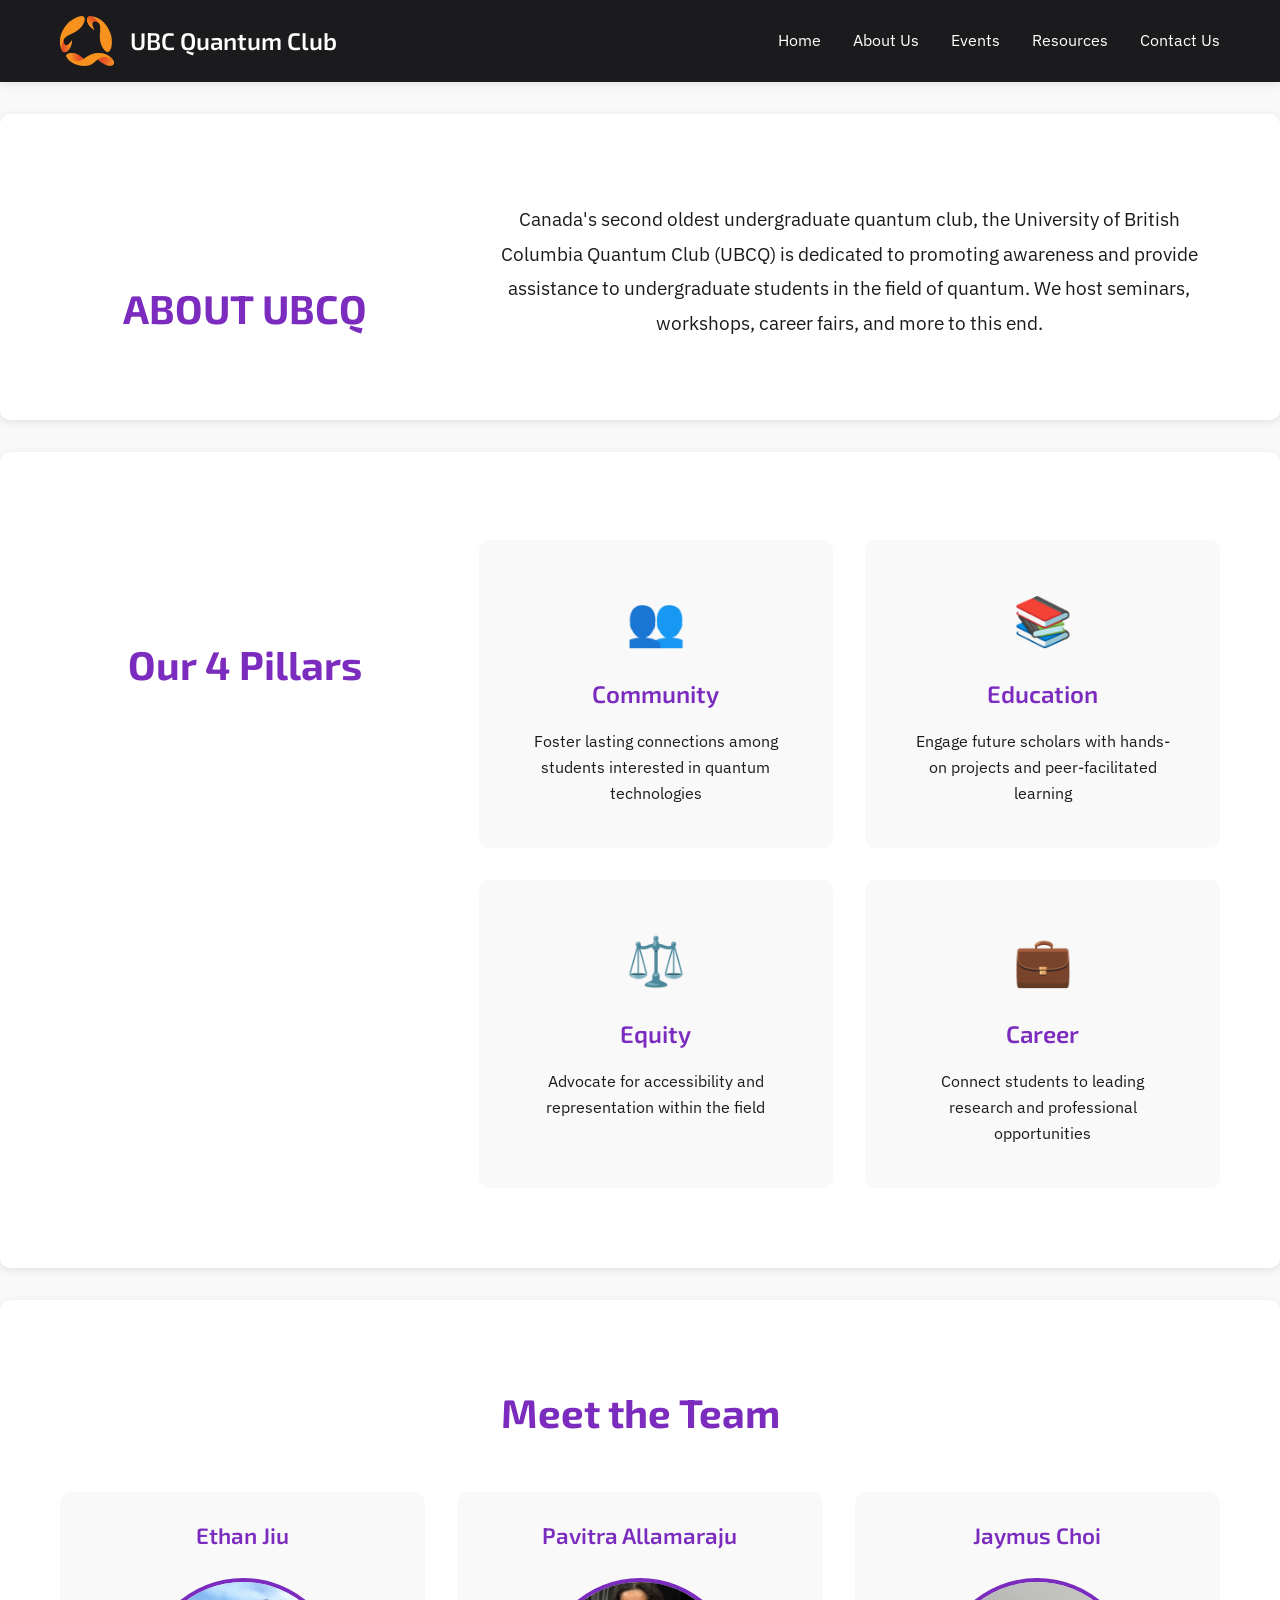
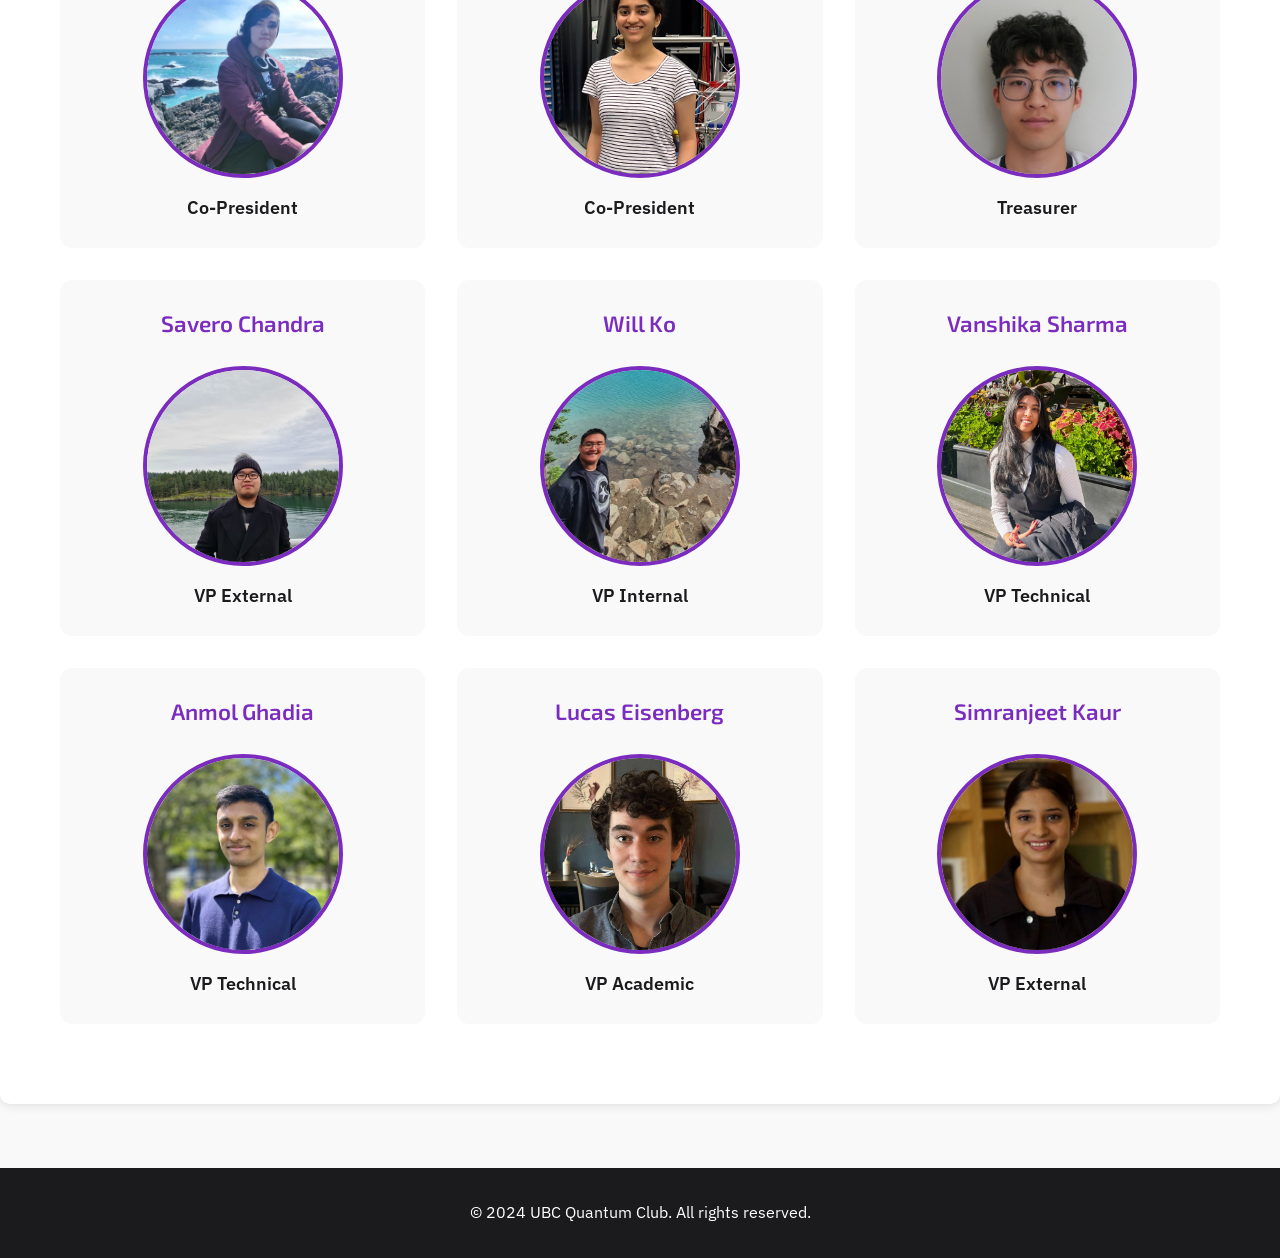
==== about.html @ 3160b371 "Initial rough draft" ====
<!DOCTYPE html>
<html lang="en">
<head>
    <meta charset="UTF-8">
    <meta name="viewport" content="width=device-width, initial-scale=1.0">
    <title>About Us - UBC Quantum Club</title>
    <link rel="preconnect" href="https://fonts.googleapis.com">
    <link rel="preconnect" href="https://fonts.gstatic.com" crossorigin>
    <link href="https://fonts.googleapis.com/css2?family=IBM+Plex+Sans:wght@300;400;500;600;700&family=Exo+2:wght@400;500;600;700;800;900&display=swap" rel="stylesheet">
    <link rel="stylesheet" href="styles.css">
</head>
<body>
    <!-- Navigation -->
    <nav class="navbar">
        <div class="container">
            <div class="nav-brand">
                <a href="index.html" style="display: flex; align-items: center; gap: 1rem; text-decoration: none; color: white;">
                    <img src="ubcq logo.png" alt="UBC Quantum Club Logo" class="logo">
                    <h1>UBC Quantum Club</h1>
                </a>
            </div>
            <ul class="nav-menu">
                <li><a href="index.html">Home</a></li>
                <li><a href="about.html">About Us</a></li>
                <li><a href="events.html">Events</a></li>
                <li><a href="resources.html">Resources</a></li>
                <li><a href="contact.html">Contact Us</a></li>
            </ul>
        </div>
    </nav>

    <!-- About Section -->
    <section class="section" style="margin-top: 2rem;">
        <div class="container">
            <div class="two-column-layout">
                <div class="column-left">
                    <h2>ABOUT UBCQ</h2>
                </div>
                <div class="column-right">
                    <div class="about-content">
                        <p>Canada's second oldest undergraduate quantum club, the University of British Columbia Quantum Club (UBCQ) is dedicated to promoting awareness and provide assistance to undergraduate students in the field of quantum. We host seminars, workshops, career fairs, and more to this end.</p>
                    </div>
                </div>
            </div>
        </div>
    </section>

    <!-- Our 4 Pillars Section -->
    <section class="section">
        <div class="container">
            <div class="two-column-layout">
                <div class="column-left">
                    <h2>Our 4 Pillars</h2>
                </div>
                <div class="column-right">
                    <div class="pillars-grid">
                        <div class="pillar-card">
                            <div class="pillar-icon">👥</div>
                            <h3>Community</h3>
                            <p>Foster lasting connections among students interested in quantum technologies</p>
                        </div>
                        <div class="pillar-card">
                            <div class="pillar-icon">📚</div>
                            <h3>Education</h3>
                            <p>Engage future scholars with hands-on projects and peer-facilitated learning</p>
                        </div>
                        <div class="pillar-card">
                            <div class="pillar-icon">⚖️</div>
                            <h3>Equity</h3>
                            <p>Advocate for accessibility and representation within the field</p>
                        </div>
                        <div class="pillar-card">
                            <div class="pillar-icon">💼</div>
                            <h3>Career</h3>
                            <p>Connect students to leading research and professional opportunities</p>
                        </div>
                    </div>
                </div>
            </div>
        </div>
    </section>

    <!-- Meet the Team Section -->
    <section class="section">
        <div class="container">
            <div class="section-header">
                <h2>Meet the Team</h2>
            </div>
            <div class="team-members-grid">
                <div class="team-member-card">
                    <h3 class="team-member-name">Ethan Jiu</h3>
                    <div class="team-member-image">
                        <img src="photos/IMG_20250712_161811 - Ethan Jiu.jpg" alt="Ethan Jiu">
                    </div>
                    <p class="team-member-role">Co-President</p>
                    <p class="team-member-bio">Hey there! I'm Ethan, the Co-president of UBCQ for the 2025-26 year. I'm a fourth year math student with a passion for quantum technologies and educational outreach. My mission is to demystify the field of quantum and make it both approachable and accessible! Outside of academics, I enjoy having long philosophical discussions so If you spot me at an event, feel free to come chat!</p>
                </div>
                <div class="team-member-card">
                    <h3 class="team-member-name">Pavitra Allamaraju</h3>
                    <div class="team-member-image">
                        <img src="photos/IMG_0603 - Pavitra Bhargavi Allamaraju.jpeg" alt = "Pavitra Allamaraju">
                    </div>
                    <p class="team-member-role">Co-President</p>
                    <p class="team-member-bio">Hello! I'm Pavitra, a fourth-year undergraduate studying Mathematics and Computer Science. My academic interests lie at the intersection of quantum machine learning and applied maths. I'm fascinated by the elegant mathematical symmetries that underlie in nature. As President of the UBC Quantum Club, I'm committed to cultivating an intellectually vibrant and collaborative community. Beyond academics, I find inspiration in Carnatic violin, dance, and the quiet poetry of nature.</p>
                </div>
                <div class="team-member-card">
                    <h3 class="team-member-name">Jaymus Choi</h3>
                    <div class="team-member-image">
                        <img src="photos/20250725_170108 - jaymus choi.jpg" alt="Jaymus Choi">
                    </div>
                    <p class="team-member-role">Treasurer</p>
                    <p class="team-member-bio">Hello everyone! My name is Jaymus and I'm currently in first year majoring in commerce. I will be the Treasurer for the year. I love playing badminton, volleyball and enjoy cooking up some banger foods. Feel free to hit me up if you have any questions related to stocks and investing, or any of my interests above. I would love to learn more about quantum so please do share some interesting facts about the intricacies of quantum!</p>
                </div>
                <div class="team-member-card">
                    <h3 class="team-member-name">Savero Chandra</h3>
                    <div class="team-member-image">
                        <img src="photos/WhatsApp Image 2025-10-28 at 18.46.17 - Savero Lukianto Chandra.jpeg" alt="Savero Chandra">
                    </div>
                    <p class="team-member-role">VP External</p>
                    <p class="team-member-bio">I'm a third-year Honours Computer Science and Physics student at UBC interested in Quantum Architecture and Quantum Error Correction. I have research experience in quantum photonics devices and randomized algorithms for solving quantum problems. I'm especially excited about making fault-tolerant quantum computing a reality!</p>
                </div>
                <div class="team-member-card">
                    <h3 class="team-member-name">Will Ko</h3>
                    <div class="team-member-image">
                        <img src="photos/will ko.jpg" alt="Will Ko">
                    </div>
                    <p class="team-member-role">VP Internal</p>
                    <p class="team-member-bio">Hey! I'm Will and I am your VP Internal for the year 2023-2024! I am a second year in Mathematics in the Faculty of Science. If I am not reading web comics, bingeing sitcoms, or studying at the library, you will see me going on adventures around Vancouver whether it be hiking, trying new restaurants and cafes, or just hanging with friends. I also enjoy listening to music, singing, and playing video games. If you think you can beat me in Mario Kart or Just Dance, bring it on!</p>
                </div>
                <div class="team-member-card">
                    <h3 class="team-member-name">Vanshika Sharma</h3>
                    <div class="team-member-image">
                        <img src="photos/headshot_q - Vanshika Sharma.jpg" alt="Vanshika Sharma">
                    </div>
                    <p class="team-member-role">VP Technical</p>
                    <p class="team-member-bio">Heyy, I'm a Computer Science and Data Science student at UBC with a deep curiosity for how technology shapes the future. My interests lie in UI/UX design, data-driven innovation, and exploring the intersection of computing and physics. Outside academics, I enjoy crocheting, playing badminton, and creative projects. I was drawn to quantum computing for its blend of logic, abstraction, and limitless potential to redefine problem-solving.</p>
                </div>
                <div class="team-member-card">
                    <h3 class="team-member-name">Anmol Ghadia</h3>
                    <div class="team-member-image">
                        <img src="photos/Anmol-Ghadia - Anmol Ghadia.webp" alt="Anmol Ghadia">
                    </div>
                    <p class="team-member-role">VP Technical</p>
                    <p class="team-member-bio">I'm an Honours Computer Science student at UBC with a strong interest in systems, networking, and their intersection with emerging technologies. My curiosity for quantum computing stemmed from its potential to redefine traditional computing models and its applications in secure communication and distributed systems. I'm excited to make quantum computing more accessible and engaging for students across all backgrounds.</p>
                </div>
                <div class="team-member-card">
                    <h3 class="team-member-name">Lucas Eisenberg</h3>
                    <div class="team-member-image">
                        <img src="photos/8db5c454de2864412bd1380953497c68 - Lucas Eisenberg.JPEG" alt="Lucas Eisenberg">
                    </div>
                    <p class="team-member-role">VP Academic</p>
                    <p class="team-member-bio">I am Lucas Eisenberg, a third year undergraduate student in Computer Science and Physics. My interests lie in Physics simulation and game development, but I also enjoy board games in my free time. When I was in highschool, I took an online course on quantum computing, and I really enjoyed it. Eventually I decided to sign up for the quantum mentorship program through UBCQ, where I learned about topics such as Z-X Calculus and Quantum Key Distribution.</p>
                </div>
                <div class="team-member-card">
                    <h3 class="team-member-name">Simranjeet Kaur</h3>
                    <div class="team-member-image">
                        <img src="photos/SimranjeetKaur - Simranjeet Kaur.jpg" alt="Simranjeet Kaur">
                    </div>
                    <p class="team-member-role">VP External</p>
                    <p class="team-member-bio">Hi! I'm Simranjeet Kaur, third-year Computer Science and Physics student at UBC. I'm really into the overlap between computing and physics—especially quantum computing. I'm fascinated by how computational methods can help us understand and harness quantum systems. Outside of academics, I enjoy spending time with my cat and going on hikes.</p>
                </div>
            </div>
        </div>
    </section>

    <!-- Footer -->
    <footer class="footer">
        <div class="container">
            <p>&copy; 2024 UBC Quantum Club. All rights reserved.</p>
        </div>
    </footer>
</body>
</html>
---- styles.css ----
/* Reset and Base Styles */
* {
    margin: 0;
    padding: 0;
    box-sizing: border-box;
}

html {
    scroll-behavior: smooth;
}

body {
    font-family: 'IBM Plex Sans', -apple-system, BlinkMacSystemFont, 'Segoe UI', Roboto, Oxygen, Ubuntu, Cantarell, sans-serif;
    line-height: 1.6;
    color: #1b1b1e;
    background-color: #f9f9f9;
}

h1, h2, h3, h4, h5, h6 {
    font-family: 'Exo 2', sans-serif;
}

/* All pages use Exo 2 for headings */
.contact-page h1,
.contact-page h2,
.contact-page h3,
.contact-page h4,
.contact-page h5,
.contact-page h6 {
    font-family: 'Exo 2', sans-serif;
}

.contact-page .btn-primary {
    font-family: 'Exo 2', sans-serif;
}

.container {
    max-width: 1200px;
    margin: 0 auto;
    padding: 0 20px;
}

/* Navigation */
.navbar {
    background: #1b1b1e;
    color: white;
    padding: 1rem 0;
    position: sticky;
    top: 0;
    z-index: 1000;
    box-shadow: 0 2px 10px rgba(0, 0, 0, 0.1);
}

.navbar .container {
    display: flex;
    justify-content: space-between;
    align-items: center;
}

.nav-brand {
    display: flex;
    align-items: center;
    gap: 1rem;
}

.logo {
    height: 50px;
    width: auto;
    object-fit: contain;
}

.nav-brand h1 {
    font-family: 'Exo 2', sans-serif;
    font-size: 1.5rem;
    font-weight: 600;
}

.nav-menu {
    display: flex;
    list-style: none;
    gap: 2rem;
}

.nav-menu a {
    color: white;
    text-decoration: none;
    transition: opacity 0.3s;
}

.nav-menu a:hover {
    color: #00b4d8;
    transition: color 0.3s;
}

/* Hero Section */
.hero {
    background: #1b1b1e;
    color: white;
    padding: 6rem 0;
    text-align: center;
    position: relative;
    overflow: hidden;
}

.hero .container {
    position: relative;
    z-index: 2;
}

.hero h2 {
    font-family: 'Exo 2', sans-serif;
    font-size: 3rem;
    margin-bottom: 1rem;
    font-weight: 700;
    position: relative;
    z-index: 2;
}

.hero p {
    font-size: 1.25rem;
    margin-bottom: 2rem;
    opacity: 0.9;
    position: relative;
    z-index: 2;
}

/* Quantum Animation */
.quantum-animation {
    position: absolute;
    top: 0;
    left: 0;
    width: 100%;
    height: 100%;
    overflow: hidden;
    z-index: 1;
}

.quantum-particle {
    position: absolute;
    width: 12px;
    height: 12px;
    background: #00b4d8;
    border-radius: 50%;
    opacity: 0.7;
    animation: quantumFloat 15s infinite ease-in-out;
}

.quantum-particle:nth-child(odd) {
    width: 10px;
    height: 10px;
}

.quantum-particle:nth-child(even) {
    width: 14px;
    height: 14px;
}

.quantum-particle:nth-child(1) {
    left: 10%;
    animation-delay: 0s;
    animation-duration: 12s;
}

.quantum-particle:nth-child(2) {
    left: 20%;
    animation-delay: 1s;
    animation-duration: 14s;
}

.quantum-particle:nth-child(3) {
    left: 30%;
    animation-delay: 2s;
    animation-duration: 16s;
}

.quantum-particle:nth-child(4) {
    left: 40%;
    animation-delay: 0.5s;
    animation-duration: 13s;
}

.quantum-particle:nth-child(5) {
    left: 50%;
    animation-delay: 1.5s;
    animation-duration: 15s;
}

.quantum-particle:nth-child(6) {
    left: 60%;
    animation-delay: 2.5s;
    animation-duration: 17s;
}

.quantum-particle:nth-child(7) {
    left: 70%;
    animation-delay: 0.8s;
    animation-duration: 12s;
}

.quantum-particle:nth-child(8) {
    left: 80%;
    animation-delay: 1.8s;
    animation-duration: 14s;
}

.quantum-particle:nth-child(9) {
    left: 90%;
    animation-delay: 2.8s;
    animation-duration: 16s;
}

.quantum-particle:nth-child(10) {
    left: 15%;
    animation-delay: 0.3s;
    animation-duration: 13s;
}

.quantum-particle:nth-child(11) {
    left: 25%;
    animation-delay: 1.3s;
    animation-duration: 15s;
}

.quantum-particle:nth-child(12) {
    left: 35%;
    animation-delay: 2.3s;
    animation-duration: 17s;
}

.quantum-particle:nth-child(13) {
    left: 45%;
    animation-delay: 0.7s;
    animation-duration: 14s;
}

.quantum-particle:nth-child(14) {
    left: 55%;
    animation-delay: 1.7s;
    animation-duration: 16s;
}

.quantum-particle:nth-child(15) {
    left: 65%;
    animation-delay: 2.7s;
    animation-duration: 18s;
}

/* Color variations for particles */
.quantum-particle:nth-child(3n) {
    background: #7b2cbf;
}

.quantum-particle:nth-child(3n+1) {
    background: #00b4d8;
}

.quantum-particle:nth-child(3n+2) {
    background: #90e0ef;
}

.quantum-particle:nth-child(5) {
    background: #ffd60a;
}

.quantum-particle:nth-child(10) {
    background: #ffd60a;
}

@keyframes quantumFloat {
    0% {
        transform: translateY(100vh) translateX(0) scale(0.3);
        opacity: 0;
    }
    10% {
        opacity: 0.7;
    }
    25% {
        transform: translateY(75vh) translateX(20px) scale(0.8);
    }
    50% {
        transform: translateY(50vh) translateX(-15px) scale(1);
        opacity: 0.9;
    }
    75% {
        transform: translateY(25vh) translateX(25px) scale(0.8);
    }
    90% {
        opacity: 0.7;
    }
    100% {
        transform: translateY(-10vh) translateX(-30px) scale(0.3);
        opacity: 0;
    }
}

/* Add some connecting lines for quantum entanglement effect */
.quantum-particle::before {
    content: '';
    position: absolute;
    width: 1px;
    height: 100px;
    background: linear-gradient(to top, transparent, rgba(0, 180, 216, 0.2));
    top: -50px;
    left: 50%;
    transform: translateX(-50%);
    animation: quantumPulse 2s infinite ease-in-out;
}

@keyframes quantumPulse {
    0%, 100% {
        opacity: 0.2;
        height: 50px;
    }
    50% {
        opacity: 0.4;
        height: 100px;
    }
}

.hero-buttons {
    display: flex;
    gap: 1rem;
    justify-content: center;
    flex-wrap: wrap;
    margin-top: 2rem;
}

.btn-primary {
    display: inline-block;
    padding: 14px 35px;
    background: #ffd60a;
    color: #1b1b1e;
    text-decoration: none;
    border-radius: 5px;
    font-family: 'Exo 2', sans-serif;
    font-weight: 600;
    transition: transform 0.3s, background 0.3s;
    box-shadow: 0 2px 5px rgba(0, 0, 0, 0.2);
    font-size: 1.1rem;
    border: none;
    cursor: pointer;
    width: 100%;
    margin-top: 1rem;
}

.btn-primary:hover {
    transform: translateY(-3px);
    background: #00b4d8;
    color: white;
    box-shadow: 0 4px 15px rgba(0, 180, 216, 0.3);
}

.btn-secondary {
    display: inline-block;
    padding: 14px 35px;
    background: transparent;
    color: white;
    text-decoration: none;
    border: 2px solid white;
    border-radius: 5px;
    font-family: 'Exo 2', sans-serif;
    font-weight: 600;
    transition: transform 0.3s, background 0.3s, border-color 0.3s;
    font-size: 1.1rem;
}

.btn-secondary:hover {
    transform: translateY(-3px);
    background: white;
    color: #1b1b1e;
    box-shadow: 0 4px 15px rgba(255, 255, 255, 0.3);
}

.btn-member {
    display: inline-block;
    padding: 12px 30px;
    background: #ffd60a;
    color: #1b1b1e;
    text-decoration: none;
    border-radius: 5px;
    font-family: 'Exo 2', sans-serif;
    font-weight: 600;
    transition: transform 0.3s, background 0.3s;
    box-shadow: 0 2px 5px rgba(0, 0, 0, 0.2);
    font-size: 1rem;
    margin-top: 1rem;
}

.btn-member:hover {
    transform: translateY(-2px);
    background: #00b4d8;
    color: white;
    box-shadow: 0 4px 15px rgba(0, 180, 216, 0.3);
}

/* Quantum Circuit Background */
.quantum-circuit-bg {
    position: absolute;
    top: 0;
    left: 0;
    width: 100%;
    height: 100%;
    opacity: 0.05;
    background-image: 
        repeating-linear-gradient(0deg, transparent, transparent 2px, #00b4d8 2px, #00b4d8 4px),
        repeating-linear-gradient(90deg, transparent, transparent 2px, #7b2cbf 2px, #7b2cbf 4px);
    background-size: 50px 50px;
    pointer-events: none;
    z-index: 0;
}

.quantum-circuit-bg::before {
    content: '';
    position: absolute;
    top: 20%;
    left: 10%;
    width: 80px;
    height: 80px;
    border: 2px solid #00b4d8;
    border-radius: 50%;
    animation: quantumRotate 10s linear infinite;
}

.quantum-circuit-bg::after {
    content: '';
    position: absolute;
    top: 60%;
    right: 15%;
    width: 60px;
    height: 60px;
    border: 2px solid #7b2cbf;
    border-radius: 50%;
    animation: quantumRotate 8s linear infinite reverse;
}

@keyframes quantumRotate {
    0% { transform: rotate(0deg); }
    100% { transform: rotate(360deg); }
}

/* Stats Section */
.stats-section {
    padding: 3rem 0;
    background: linear-gradient(135deg, #7b2cbf 0%, #1b1b1e 100%);
    color: white;
    margin: 0;
    position: relative;
    overflow: hidden;
}

.stats-section::before {
    content: '';
    position: absolute;
    top: 0;
    left: 0;
    width: 100%;
    height: 100%;
    background: 
        radial-gradient(circle at 20% 30%, rgba(0, 180, 216, 0.1) 0%, transparent 50%),
        radial-gradient(circle at 80% 70%, rgba(123, 44, 191, 0.1) 0%, transparent 50%);
    pointer-events: none;
}

.stats-grid {
    display: grid;
    grid-template-columns: repeat(auto-fit, minmax(200px, 1fr));
    gap: 2rem;
    text-align: center;
}

.stat-item {
    padding: 1.5rem;
    position: relative;
    z-index: 1;
}

.stat-item::before {
    content: '|0⟩';
    position: absolute;
    top: 10px;
    left: 10px;
    font-family: 'Exo 2', sans-serif;
    font-size: 1.5rem;
    opacity: 0.2;
    color: #ffd60a;
}

.stat-item:nth-child(2)::before {
    content: '|1⟩';
}

.stat-item:nth-child(3)::before {
    content: '|+⟩';
}

.stat-item:nth-child(4)::before {
    content: '|Ψ⟩';
}

.stat-number {
    font-family: 'Exo 2', sans-serif;
    font-size: 3rem;
    font-weight: 700;
    color: #ffd60a;
    margin-bottom: 0.5rem;
    line-height: 1;
}

.stat-label {
    font-size: 1.1rem;
    opacity: 0.9;
    font-weight: 500;
}

/* Sections */
.section {
    padding: 5rem 0;
    background: white;
    margin: 2rem 0;
    border-radius: 10px;
    box-shadow: 0 2px 10px rgba(0, 0, 0, 0.1);
    scroll-margin-top: 80px;
    position: relative;
    overflow: hidden;
}

.section-header {
    text-align: center;
    margin-bottom: 3rem;
    position: relative;
    z-index: 2;
}

.section h2 {
    font-family: 'Exo 2', sans-serif;
    font-size: 2.5rem;
    margin-bottom: 1rem;
    color: #7b2cbf;
    text-align: center;
    font-weight: 700;
}

.section-subtitle {
    font-size: 1.2rem;
    color: #636b75;
    max-width: 600px;
    margin: 0 auto;
    line-height: 1.6;
    position: relative;
    z-index: 2;
}

.section p {
    font-size: 1.1rem;
    color: #1b1b1e;
    max-width: 800px;
    margin: 0 auto;
    text-align: center;
}

.two-column-layout {
    display: grid;
    grid-template-columns: 1fr 2fr;
    gap: 3rem;
    align-items: start;
}

.column-left {
    position: sticky;
    top: 100px;
    display: flex;
    align-items: center;
    justify-content: center;
}

.column-left h2 {
    font-family: 'Exo 2', sans-serif;
    font-size: 2.5rem;
    color: #7b2cbf;
    font-weight: 700;
    text-align: center;
    margin: 0;
}

.column-right {
    padding-top: 0.5rem;
    display: flex;
    align-items: center;
    justify-content: center;
}

.about-content {
    padding: 0;
    text-align: center;
}

.about-content p {
    font-size: 1.2rem;
    line-height: 1.8;
    color: #1b1b1e;
    text-align: center;
    margin: 0;
}

.pillars-grid {
    display: grid;
    grid-template-columns: repeat(2, 1fr);
    gap: 2rem;
    margin-top: 0;
    width: 100%;
}

.mission-box {
    margin-top: 0;
    padding: 2.5rem;
    background: #f9f9f9;
    border-left: 4px solid #00b4d8;
    border-radius: 8px;
    max-width: 900px;
    margin-left: auto;
    margin-right: auto;
    margin-bottom: 2rem;
}

.mission-box h3 {
    font-family: 'Exo 2', sans-serif;
    font-size: 1.8rem;
    color: #00b4d8;
    margin-bottom: 1rem;
    text-align: left;
    font-weight: 700;
}

.mission-box p {
    font-size: 1.15rem;
    color: #1b1b1e;
    text-align: left;
    line-height: 1.8;
    font-weight: 500;
}

.goals-box {
    margin-top: 3rem;
    padding: 2.5rem;
    background: #f9f9f9;
    border-left: 4px solid #7b2cbf;
    border-radius: 8px;
    max-width: 900px;
    margin-left: auto;
    margin-right: auto;
}

.goals-box h3 {
    font-family: 'Exo 2', sans-serif;
    font-size: 1.8rem;
    color: #7b2cbf;
    margin-bottom: 1.5rem;
    text-align: left;
    font-weight: 700;
}

.goals-list {
    list-style: none;
    padding: 0;
    margin: 0;
}

.goals-list li {
    font-size: 1.1rem;
    color: #1b1b1e;
    line-height: 1.8;
    padding: 0.75rem 0;
    padding-left: 2rem;
    position: relative;
    font-weight: 500;
}

.goals-list li::before {
    content: "▸";
    position: absolute;
    left: 0;
    color: #00b4d8;
    font-weight: bold;
    font-size: 1.2rem;
}

/* What We Offer Section */
.offer-grid {
    display: grid;
    grid-template-columns: repeat(auto-fit, minmax(280px, 1fr));
    gap: 2rem;
    margin-top: 3rem;
    position: relative;
    z-index: 2;
}

.offer-card {
    background: #f9f9f9;
    padding: 2.5rem;
    border-radius: 10px;
    border: 2px solid #00b4d8;
    text-align: center;
    transition: transform 0.3s, border-color 0.3s, box-shadow 0.3s;
    cursor: pointer;
    position: relative;
    overflow: hidden;
}

.offer-card::before {
    content: '';
    position: absolute;
    top: -50%;
    left: -50%;
    width: 200%;
    height: 200%;
    background: linear-gradient(45deg, transparent, rgba(0, 180, 216, 0.1), transparent);
    transform: rotate(45deg);
    animation: quantumShine 3s infinite;
}

@keyframes quantumShine {
    0% { transform: translateX(-100%) translateY(-100%) rotate(45deg); }
    100% { transform: translateX(100%) translateY(100%) rotate(45deg); }
}

.offer-card:hover {
    transform: translateY(-8px);
    border-color: #7b2cbf;
    box-shadow: 0 8px 25px rgba(123, 44, 191, 0.2);
}

.quantum-gate {
    position: absolute;
    top: 15px;
    right: 15px;
    width: 40px;
    height: 40px;
    background: linear-gradient(135deg, #00b4d8, #7b2cbf);
    border: 2px solid #00b4d8;
    border-radius: 8px;
    display: flex;
    align-items: center;
    justify-content: center;
    font-family: 'Exo 2', sans-serif;
    font-weight: 700;
    font-size: 0.9rem;
    color: white;
    z-index: 1;
    animation: quantumPulse 2s infinite ease-in-out;
}

@keyframes quantumPulse {
    0%, 100% {
        transform: scale(1);
        box-shadow: 0 0 0 0 rgba(0, 180, 216, 0.4);
    }
    50% {
        transform: scale(1.1);
        box-shadow: 0 0 0 8px rgba(0, 180, 216, 0);
    }
}

.offer-icon {
    font-size: 3rem;
    margin-bottom: 1rem;
    position: relative;
    z-index: 2;
}

.offer-card h3 {
    font-family: 'Exo 2', sans-serif;
    font-size: 1.5rem;
    color: #00b4d8;
    margin-bottom: 1rem;
    font-weight: 600;
    position: relative;
    z-index: 2;
}

.offer-card p {
    font-size: 1rem;
    color: #1b1b1e;
    line-height: 1.6;
    text-align: center;
    margin: 0;
    position: relative;
    z-index: 2;
}

/* Team in Action Section */
.team-gallery {
    display: grid;
    grid-template-columns: repeat(auto-fit, minmax(250px, 1fr));
    gap: 1.5rem;
    margin-top: 3rem;
}

.team-photo {
    aspect-ratio: 4 / 3;
    border-radius: 10px;
    overflow: hidden;
    box-shadow: 0 4px 15px rgba(10, 26, 47, 0.2);
    transition: transform 0.3s, box-shadow 0.3s;
}

.team-photo {
    cursor: pointer;
    transition: transform 0.3s, box-shadow 0.3s;
}

.team-photo:hover {
    transform: scale(1.08);
    box-shadow: 0 8px 25px rgba(0, 180, 216, 0.3);
}

.photo-placeholder {
    width: 100%;
    height: 100%;
    background: #1b1b1e;
    display: flex;
    align-items: center;
    justify-content: center;
    color: #00b4d8;
    font-size: 1.2rem;
    font-weight: 500;
}

.team-photo img {
    width: 100%;
    height: 100%;
    object-fit: cover;
}

/* FAQs Section */
.faq-container {
    max-width: 800px;
    margin: 3rem auto 0;
}

.faq-item {
    background: #f9f9f9;
    border-left: 4px solid #7b2cbf;
    border-radius: 8px;
    padding: 0;
    margin-bottom: 1rem;
    transition: border-color 0.3s;
    overflow: hidden;
    position: relative;
}

.faq-item::after {
    content: '⊗';
    position: absolute;
    top: 10px;
    right: 15px;
    font-size: 1.5rem;
    color: #00b4d8;
    opacity: 0.3;
    font-family: 'Exo 2', sans-serif;
    z-index: 0;
}

.faq-item:hover {
    border-color: #00b4d8;
}

.faq-item.active {
    border-color: #00b4d8;
}

.faq-question-btn {
    width: 100%;
    background: none;
    border: none;
    padding: 1.5rem;
    text-align: left;
    cursor: pointer;
    display: flex;
    justify-content: space-between;
    align-items: center;
    font-family: 'Exo 2', sans-serif;
    font-size: 1.2rem;
    color: #7b2cbf;
    font-weight: 600;
    transition: color 0.3s;
    position: relative;
    z-index: 1;
}

.faq-question-btn:hover {
    color: #00b4d8;
}

.faq-question-btn span:first-child {
    flex: 1;
    padding-right: 1rem;
}

.faq-icon {
    font-size: 1.5rem;
    color: #00b4d8;
    font-weight: bold;
    transition: transform 0.3s;
    flex-shrink: 0;
}

.faq-answer {
    font-size: 1rem;
    color: #1b1b1e;
    line-height: 1.6;
    max-height: 0;
    overflow: hidden;
    transition: max-height 0.3s ease-out, padding 0.3s ease-out;
    padding: 0 1.5rem;
}

.faq-item.active .faq-answer {
    padding: 0 1.5rem 1.5rem 1.5rem;
}

.faq-answer ul {
    margin-top: 0.5rem;
    padding-left: 1.5rem;
}

.faq-answer li {
    margin-bottom: 0.5rem;
    line-height: 1.8;
}

.faq-answer li strong {
    color: #7b2cbf;
}

/* Events Grid */
.events-grid {
    display: grid;
    grid-template-columns: repeat(auto-fit, minmax(300px, 1fr));
    gap: 2rem;
    margin-top: 2rem;
}

.event-card {
    background: #f9f9f9;
    padding: 2rem;
    border-radius: 10px;
    border: 2px solid #ffd60a;
    transition: transform 0.3s, border-color 0.3s;
}

.event-card:hover {
    transform: translateY(-5px);
    border-color: #00b4d8;
}

.event-card h3 {
    font-family: 'Exo 2', sans-serif;
    font-size: 1.5rem;
    color: #ffd60a;
    margin-bottom: 1rem;
    font-weight: 600;
}

.event-card p {
    font-size: 1rem;
    color: #1b1b1e;
    line-height: 1.6;
    margin: 0;
}

/* Resources Grid */
.resources-grid {
    display: grid;
    grid-template-columns: repeat(auto-fit, minmax(280px, 1fr));
    gap: 2rem;
}

.resource-card {
    background: #f9f9f9;
    padding: 2.5rem;
    border-radius: 10px;
    border: 2px solid #00b4d8;
    text-align: center;
    transition: transform 0.3s, border-color 0.3s;
}

.resource-card:hover {
    transform: translateY(-5px);
    border-color: #7b2cbf;
}

.resource-card h3 {
    font-family: 'Exo 2', sans-serif;
    font-size: 1.5rem;
    color: #00b4d8;
    margin-bottom: 1rem;
    font-weight: 600;
}

.resource-card p {
    font-size: 1rem;
    color: #1b1b1e;
    line-height: 1.6;
    margin: 0;
}

/* Pillars Section */
.pillars-grid {
    display: grid;
    grid-template-columns: repeat(2, 1fr);
    gap: 2rem;
    margin-top: 0;
}

.pillar-card {
    background: #f9f9f9;
    padding: 2.5rem;
    border-radius: 10px;
    text-align: center;
    transition: transform 0.3s, box-shadow 0.3s, border-color 0.3s;
    border: 2px solid transparent;
    position: relative;
    overflow: hidden;
}

.pillar-card::before {
    content: '';
    position: absolute;
    top: 0;
    left: 0;
    right: 0;
    height: 4px;
    background: linear-gradient(90deg, #00b4d8, #7b2cbf);
    transform: scaleX(0);
    transition: transform 0.3s;
}

.pillar-card:hover {
    transform: translateY(-8px);
    box-shadow: 0 8px 25px rgba(123, 44, 191, 0.2);
    border-color: #7b2cbf;
}

.pillar-card:hover::before {
    transform: scaleX(1);
}

.pillar-icon {
    font-size: 3rem;
    margin-bottom: 1rem;
}

.pillar-card h3 {
    font-family: 'Exo 2', sans-serif;
    font-size: 1.5rem;
    color: #7b2cbf;
    margin-bottom: 1rem;
    font-weight: 600;
    text-align: center;
}

.pillar-card p {
    font-size: 1rem;
    color: #1b1b1e;
    line-height: 1.6;
    margin: 0;
    text-align: center;
}

/* Meet the Team Section */
.team-members-grid {
    display: grid;
    grid-template-columns: repeat(auto-fit, minmax(280px, 1fr));
    gap: 2rem;
    margin-top: 3rem;
}

.team-member-card {
    background: #f9f9f9;
    border-radius: 12px;
    padding: 1.5rem;
    transition: transform 0.3s, box-shadow 0.3s;
    border: 2px solid transparent;
    display: flex;
    flex-direction: column;
    align-items: center;
    text-align: center;
    position: relative;
}

.team-member-card:hover {
    transform: translateY(-8px);
    box-shadow: 0 8px 25px rgba(123, 44, 191, 0.2);
    border-color: #7b2cbf;
}

.team-member-name {
    font-family: 'Exo 2', sans-serif;
    font-size: 1.4rem;
    color: #7b2cbf;
    margin: 0 0 1.5rem 0;
    font-weight: 600;
    text-align: center;
}

.team-member-image {
    width: 200px;
    height: 200px;
    margin: 0 auto 1rem;
    border-radius: 50%;
    overflow: hidden;
    background: #1b1b1e;
    position: relative;
    border: 4px solid #7b2cbf;
    transition: border-color 0.3s;
}

.team-member-image img {
    width: 100%;
    height: 100%;
    object-fit: cover;
    transition: transform 0.3s;
}

.team-member-card:hover .team-member-image {
    border-color: #00b4d8;
}

.team-member-card:hover .team-member-image img {
    transform: scale(1.1);
}

.team-member-role {
    font-size: 1rem;
    color: #00b4d8;
    font-weight: 600;
    margin: 0 0 1rem 0;
    font-family: 'IBM Plex Sans', sans-serif;
    text-align: center;
}

.team-member-bio {
    font-size: 0.95rem;
    color: #1b1b1e;
    line-height: 1.6;
    margin: 0;
    font-family: 'IBM Plex Sans', sans-serif;
    text-align: center;
    max-height: 0;
    overflow: hidden;
    opacity: 0;
    transition: max-height 0.4s ease, opacity 0.4s ease, margin 0.4s ease;
}

.team-member-card:hover .team-member-bio {
    max-height: 500px;
    opacity: 1;
    margin-top: 1rem;
}

.resource-content {
    max-width: 900px;
    margin: 3rem auto 0;
}

.resource-description {
    background: #f9f9f9;
    padding: 2.5rem;
    border-radius: 10px;
    border-left: 4px solid #00b4d8;
}

.resource-description p {
    font-size: 1.15rem;
    color: #1b1b1e;
    line-height: 1.8;
    margin: 0;
    text-align: left;
}

.simulator-container {
    width: 100%;
    margin-top: 2rem;
    background: #f9f9f9;
    border-radius: 10px;
    padding: 1rem;
    box-shadow: 0 2px 10px rgba(0, 0, 0, 0.1);
    overflow: hidden;
}

.simulator-container iframe {
    width: 100%;
    min-height: 800px;
    border: 0;
    border-radius: 10px;
    display: block;
}

/* Contact Section */
.contact-container {
    display: grid;
    grid-template-columns: 1fr 1fr;
    gap: 3rem;
    margin-top: 3rem;
    max-width: 1000px;
    margin-left: auto;
    margin-right: auto;
}

.contact-layout {
    display: grid;
    grid-template-columns: 1fr 1fr;
    gap: 3rem;
    margin-top: 3rem;
}

.contact-info-side {
    display: flex;
    flex-direction: column;
    gap: 2rem;
}

.contact-info-grid {
    display: grid;
    grid-template-columns: repeat(2, 1fr);
    gap: 1.5rem;
}

.contact-info-box {
    background: #f9f9f9;
    padding: 2rem;
    border-radius: 10px;
    text-align: center;
    transition: transform 0.3s, box-shadow 0.3s;
}

.contact-info-box:hover {
    transform: translateY(-5px);
    box-shadow: 0 8px 20px rgba(0, 0, 0, 0.1);
}

.contact-icon {
    font-size: 2.5rem;
    margin-bottom: 1rem;
    color: #00b4d8;
    display: flex;
    align-items: center;
    justify-content: center;
}

.contact-icon i {
    transition: transform 0.3s, color 0.3s;
}

.contact-info-box:hover .contact-icon i {
    transform: scale(1.2);
    color: #7b2cbf;
}

.contact-info-box h3 {
    font-family: 'Exo 2', sans-serif;
    font-size: 1.2rem;
    color: #7b2cbf;
    margin-bottom: 0.5rem;
    font-weight: 600;
}

.contact-info-box p {
    font-size: 0.95rem;
    color: #636b75;
    margin: 0;
}

.map-box {
    background: #f9f9f9;
    border-radius: 10px;
    overflow: hidden;
    height: 300px;
    position: relative;
}

.map-box iframe {
    width: 100%;
    height: 100%;
    border: 0;
    border-radius: 10px;
}

.contact-form-side {
    padding: 0;
}

.contact-form {
    display: flex;
    flex-direction: column;
    gap: 1.5rem;
    padding: 0;
}

.form-group {
    display: flex;
    flex-direction: column;
    gap: 0.5rem;
}

.form-group label {
    font-size: 1rem;
    color: #00b4d8;
    font-weight: 600;
}

.form-group input,
.form-group textarea {
    padding: 0.75rem;
    border: 2px solid rgba(0, 180, 216, 0.4);
    border-radius: 5px;
    font-size: 1rem;
    font-family: inherit;
    color: #1b1b1e;
    background: rgba(249, 249, 249, 0.9);
    transition: border-color 0.3s, box-shadow 0.3s;
}

.form-group input:focus,
.form-group textarea:focus {
    outline: none;
    border-color: #00b4d8;
}

.contact-info {
    background: #f9f9f9;
    padding: 2.5rem;
    border-radius: 10px;
    border: 2px solid #7b2cbf;
}

.contact-info h3 {
    font-family: 'Exo 2', sans-serif;
    font-size: 1.8rem;
    color: #7b2cbf;
    margin-bottom: 1rem;
    font-weight: 600;
}

.contact-info p {
    font-size: 1rem;
    color: #1b1b1e;
    line-height: 1.6;
    margin-bottom: 2rem;
    text-align: left;
}

.info-item {
    font-size: 1rem;
    color: #1b1b1e;
    margin-bottom: 1rem;
    line-height: 1.6;
}

.info-item strong {
    color: #00b4d8;
}

/* Footer */
.footer {
    background: #1b1b1e;
    color: white;
    text-align: center;
    padding: 2rem 0;
    margin-top: 4rem;
}

/* Responsive Design */
@media (max-width: 768px) {
    .nav-menu {
        flex-direction: column;
        gap: 1rem;
    }
    
    .logo {
        height: 40px;
    }
    
    .nav-brand h1 {
        font-size: 1.2rem;
    }
    
    .hero h2 {
        font-size: 2rem;
    }
    
    .hero p {
        font-size: 1rem;
    }
    
    .hero-buttons {
        flex-direction: column;
        align-items: center;
    }
    
    .btn-primary,
    .btn-secondary {
        width: 100%;
        max-width: 300px;
        padding: 12px 25px;
        font-size: 1rem;
    }
    
    .stats-grid {
        grid-template-columns: repeat(2, 1fr);
        gap: 1.5rem;
    }
    
    .stat-number {
        font-size: 2rem;
    }
    
    .stat-label {
        font-size: 0.9rem;
    }
    
    .section-header {
        margin-bottom: 2rem;
    }
    
    .section h2 {
        font-size: 2rem;
    }
    
    .section-subtitle {
        font-size: 1rem;
    }
    
    .section h2 {
        font-size: 2rem;
    }
    
    .mission-box {
        padding: 1.5rem;
        margin-top: 2rem;
    }
    
    .mission-box h3 {
        font-size: 1.5rem;
    }
    
    .mission-box p {
        font-size: 1rem;
    }
    
    .goals-box {
        padding: 1.5rem;
        margin-top: 2rem;
    }
    
    .goals-box h3 {
        font-size: 1.5rem;
    }
    
    .goals-list li {
        font-size: 1rem;
        padding-left: 1.5rem;
    }
    
    .offer-grid {
        grid-template-columns: 1fr;
        gap: 1.5rem;
    }
    
    .offer-card {
        padding: 2rem;
    }
    
    .pillars-grid {
        grid-template-columns: 1fr;
        gap: 1.5rem;
    }
    
    .pillar-card {
        padding: 2rem;
    }
    
    .two-column-layout {
        grid-template-columns: 1fr;
        gap: 2rem;
    }
    
    .column-left {
        position: static;
    }
    
    .column-left h2 {
        font-size: 2rem;
        text-align: center;
        margin-bottom: 1rem;
    }
    
    .about-content p {
        text-align: center;
    }
    
    .team-members-grid {
        grid-template-columns: 1fr;
        gap: 1.5rem;
    }
    
    .team-member-card {
        padding: 1.2rem;
    }
    
    .team-member-name {
        font-size: 1.2rem;
        margin-bottom: 1rem;
    }
    
    .team-member-image {
        width: 180px;
        height: 180px;
        margin: 0 auto 1rem;
    }
    
    .team-gallery {
        grid-template-columns: repeat(auto-fit, minmax(200px, 1fr));
        gap: 1rem;
    }
    
    .faq-question-btn {
        padding: 1.2rem;
        font-size: 1.1rem;
    }
    
    .faq-icon {
        font-size: 1.3rem;
    }
    
    .faq-item.active .faq-answer {
        padding: 0 1.2rem 1.2rem 1.2rem;
    }
    
    .contact-container {
        grid-template-columns: 1fr;
        gap: 2rem;
    }
    
    .contact-layout {
        grid-template-columns: 1fr;
        gap: 2rem;
    }
    
    .contact-info-grid {
        grid-template-columns: repeat(2, 1fr);
        gap: 1rem;
    }
    
    .contact-info-box {
        padding: 1.5rem;
    }
    
    .map-box {
        height: 250px;
    }
    
    .resources-grid {
        grid-template-columns: 1fr;
    }
    
    .resource-content {
        margin-top: 2rem;
    }
    
    .resource-description {
        padding: 1.5rem;
    }
    
    .resource-description p {
        font-size: 1rem;
    }
    
    .resource-content h3 {
        font-size: 1.5rem;
    }
    
    .simulator-container {
        padding: 0.5rem;
    }
    
    .simulator-container iframe {
        min-height: 600px;
    }
    
    .timeline::before {
        left: 15px;
    }
    
    .timeline-item {
        padding-left: 50px;
    }
    
    .timeline-marker {
        left: 3px;
        width: 20px;
        height: 20px;
    }
    
    .timeline-content {
        padding: 1.5rem;
    }
    
    .timeline-content h3 {
        font-size: 1.3rem;
    }
    
    .mentorship-benefits {
        grid-template-columns: 1fr;
        gap: 1.5rem;
    }
    
    .benefit-item {
        padding: 1.5rem;
    }
}

/* Timeline Styles */
.timeline {
    position: relative;
    max-width: 800px;
    margin: 3rem auto 0;
    padding: 2rem 0;
}

.timeline::before {
    content: '';
    position: absolute;
    left: 30px;
    top: 0;
    bottom: 0;
    width: 4px;
    background: linear-gradient(180deg, #7b2cbf, #00b4d8);
}

.timeline-item {
    position: relative;
    padding-left: 80px;
    margin-bottom: 3rem;
}

.timeline-item:last-child {
    margin-bottom: 0;
}

.timeline-marker {
    position: absolute;
    left: 18px;
    top: 0;
    width: 24px;
    height: 24px;
    border-radius: 50%;
    background: #7b2cbf;
    border: 4px solid white;
    box-shadow: 0 0 0 4px #7b2cbf;
    z-index: 2;
}

.timeline-content {
    background: #f9f9f9;
    padding: 2rem;
    border-radius: 10px;
    border-left: 4px solid #7b2cbf;
    transition: transform 0.3s, box-shadow 0.3s;
}

.timeline-content:hover {
    transform: translateX(10px);
    box-shadow: 0 4px 15px rgba(123, 44, 191, 0.2);
}

.timeline-content h3 {
    font-family: 'Exo 2', sans-serif;
    font-size: 1.5rem;
    color: #7b2cbf;
    margin: 0 0 0.5rem 0;
    font-weight: 600;
}

.timeline-date {
    font-size: 1rem;
    color: #00b4d8;
    font-weight: 600;
    margin: 0 0 1rem 0;
    font-family: 'IBM Plex Sans', sans-serif;
}

.timeline-content p {
    font-size: 1rem;
    color: #1b1b1e;
    line-height: 1.6;
    margin: 0;
    text-align: left;
}

/* Seminars Section */
.seminars-content {
    max-width: 800px;
    margin: 0 auto;
    text-align: center;
}

.seminars-content p {
    font-size: 1.1rem;
    color: #1b1b1e;
    line-height: 1.8;
    margin-bottom: 1.5rem;
}

.seminars-content p:last-child {
    margin-bottom: 0;
}

/* Mentorship Section */
.mentorship-content {
    max-width: 900px;
    margin: 0 auto;
    text-align: center;
}

.mentorship-content > p {
    font-size: 1.1rem;
    color: #1b1b1e;
    line-height: 1.8;
    margin-bottom: 2rem;
}

.mentorship-benefits {
    display: grid;
    grid-template-columns: repeat(auto-fit, minmax(250px, 1fr));
    gap: 2rem;
    margin: 3rem 0;
}

.benefit-item {
    background: #f9f9f9;
    padding: 2rem;
    border-radius: 10px;
    border: 2px solid transparent;
    transition: transform 0.3s, border-color 0.3s;
    text-align: center;
}

.benefit-item:hover {
    transform: translateY(-5px);
    border-color: #7b2cbf;
}

.benefit-icon {
    font-size: 3rem;
    margin-bottom: 1rem;
}

.benefit-item h4 {
    font-family: 'Exo 2', sans-serif;
    font-size: 1.3rem;
    color: #7b2cbf;
    margin: 0 0 1rem 0;
    font-weight: 600;
}

.benefit-item p {
    font-size: 1rem;
    color: #1b1b1e;
    line-height: 1.6;
    margin: 0;
}
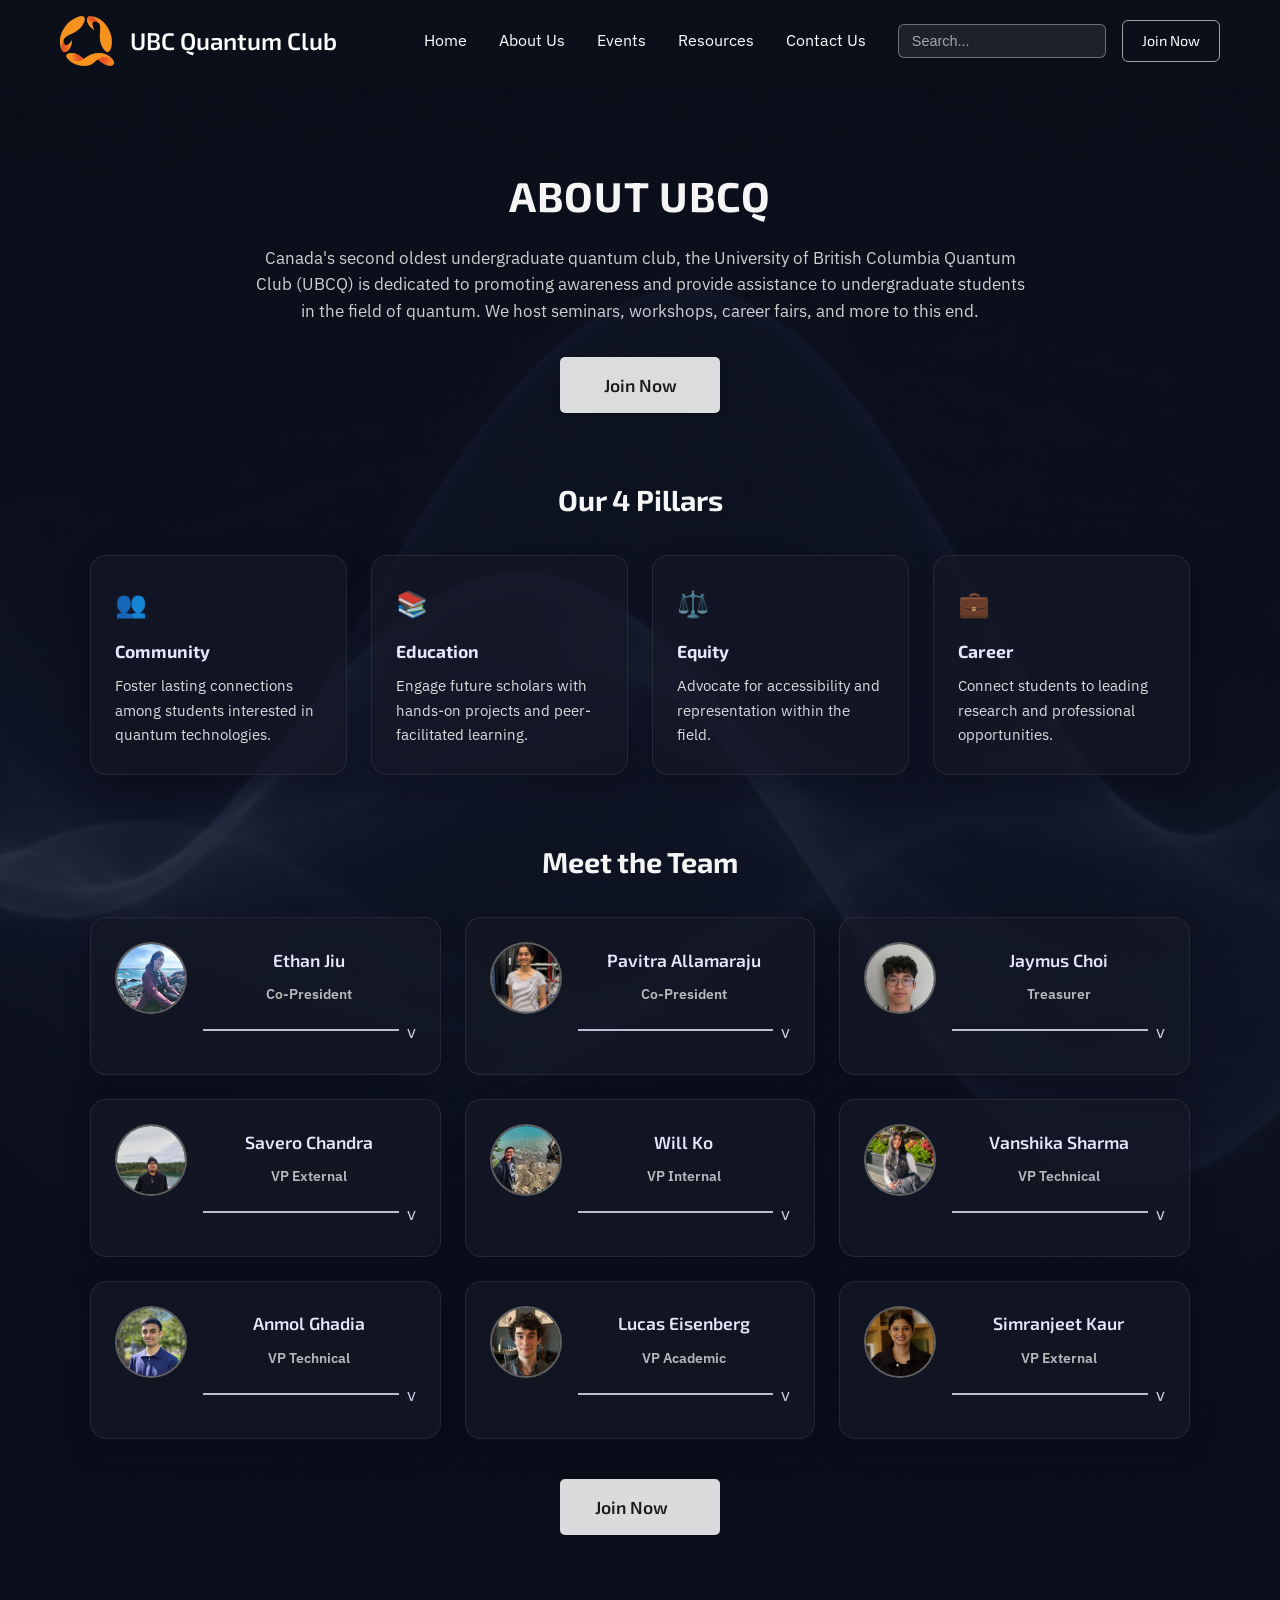
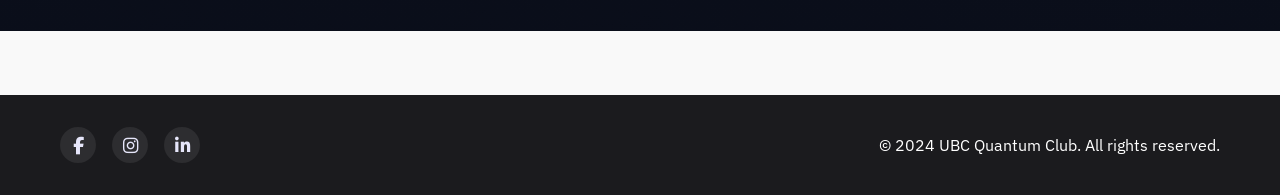
==== commit 262ca2e5: "Update page layouts and styling Align landing, about, and contact sections with new visuals and asse" ====
--- a/about.html
+++ b/about.html
@@ -7,165 +7,200 @@
     <link rel="preconnect" href="https://fonts.googleapis.com">
     <link rel="preconnect" href="https://fonts.gstatic.com" crossorigin>
     <link href="https://fonts.googleapis.com/css2?family=IBM+Plex+Sans:wght@300;400;500;600;700&family=Exo+2:wght@400;500;600;700;800;900&display=swap" rel="stylesheet">
+    <link rel="stylesheet" href="https://cdnjs.cloudflare.com/ajax/libs/font-awesome/6.4.0/css/all.min.css">
     <link rel="stylesheet" href="styles.css">
 </head>
-<body>
+<body class="about-page">
     <!-- Navigation -->
     <nav class="navbar">
         <div class="container">
             <div class="nav-brand">
-                <a href="index.html" style="display: flex; align-items: center; gap: 1rem; text-decoration: none; color: white;">
+                <a href="index.html" class="nav-brand-link">
                     <img src="ubcq logo.png" alt="UBC Quantum Club Logo" class="logo">
                     <h1>UBC Quantum Club</h1>
                 </a>
             </div>
-            <ul class="nav-menu">
-                <li><a href="index.html">Home</a></li>
-                <li><a href="about.html">About Us</a></li>
-                <li><a href="events.html">Events</a></li>
-                <li><a href="resources.html">Resources</a></li>
-                <li><a href="contact.html">Contact Us</a></li>
-            </ul>
+            <div class="nav-links">
+                <ul class="nav-menu">
+                    <li><a href="index.html">Home</a></li>
+                    <li><a href="about.html">About Us</a></li>
+                    <li><a href="events.html">Events</a></li>
+                    <li><a href="resources.html">Resources</a></li>
+                    <li><a href="contact.html">Contact Us</a></li>
+                </ul>
+                <div class="nav-actions">
+                    <label class="nav-search">
+                        <span class="sr-only">Search</span>
+                        <input type="search" placeholder="Search...">
+                    </label>
+                    <a class="btn-nav" href="contact.html">Join Now</a>
+                </div>
+            </div>
         </div>
     </nav>
 
-    <!-- About Section -->
-    <section class="section" style="margin-top: 2rem;">
-        <div class="container">
-            <div class="two-column-layout">
-                <div class="column-left">
-                    <h2>ABOUT UBCQ</h2>
-                </div>
-                <div class="column-right">
-                    <div class="about-content">
-                        <p>Canada's second oldest undergraduate quantum club, the University of British Columbia Quantum Club (UBCQ) is dedicated to promoting awareness and provide assistance to undergraduate students in the field of quantum. We host seminars, workshops, career fairs, and more to this end.</p>
-                    </div>
-                </div>
-            </div>
+    <main class="about-hero">
+        <div class="about-overlay"></div>
+        <div class="about-shell">
+            <section class="about-intro">
+                <h2>ABOUT UBCQ</h2>
+                <p>Canada's second oldest undergraduate quantum club, the University of British Columbia Quantum Club (UBCQ) is dedicated to promoting awareness and provide assistance to undergraduate students in the field of quantum. We host seminars, workshops, career fairs, and more to this end.</p>
+                <a href="contact.html" class="btn-primary about-cta">Join Now</a>
+            </section>
+
+            <section class="about-pillars">
+                <h3>Our 4 Pillars</h3>
+                <div class="about-pillars-grid">
+                    <div class="about-pillar-card">
+                        <span class="about-pillar-icon">👥</span>
+                        <h4>Community</h4>
+                        <p>Foster lasting connections among students interested in quantum technologies.</p>
+                    </div>
+                    <div class="about-pillar-card">
+                        <span class="about-pillar-icon">📚</span>
+                        <h4>Education</h4>
+                        <p>Engage future scholars with hands-on projects and peer-facilitated learning.</p>
+                    </div>
+                    <div class="about-pillar-card">
+                        <span class="about-pillar-icon">⚖️</span>
+                        <h4>Equity</h4>
+                        <p>Advocate for accessibility and representation within the field.</p>
+                    </div>
+                    <div class="about-pillar-card">
+                        <span class="about-pillar-icon">💼</span>
+                        <h4>Career</h4>
+                        <p>Connect students to leading research and professional opportunities.</p>
+                    </div>
+                </div>
+            </section>
+
+            <section class="about-team">
+                <h3>Meet the Team</h3>
+                <div class="about-team-grid">
+                    <article class="team-member-card">
+                        <div class="team-member-image">
+                            <img src="photos/IMG_20250712_161811 - Ethan Jiu.jpg" alt="Ethan Jiu">
+                        </div>
+                        <h3 class="team-member-name">Ethan Jiu</h3>
+                        <p class="team-member-role">Co-President</p>
+                        <div class="team-card-footer">
+                            <span class="team-divider"></span>
+                            <span class="team-arrow">v</span>
+                        </div>
+                        <p class="team-member-bio">Hey there! I'm Ethan, the Co-president of UBCQ for the 2025-26 year. I'm a fourth year math student with a passion for quantum technologies and educational outreach. My mission is to demystify the field of quantum and make it both approachable and accessible! Outside of academics, I enjoy having long philosophical discussions so If you spot me at an event, feel free to come chat!</p>
+                    </article>
+                    <article class="team-member-card">
+                        <div class="team-member-image">
+                            <img src="photos/IMG_0603 - Pavitra Bhargavi Allamaraju.jpeg" alt="Pavitra Allamaraju">
+                        </div>
+                        <h3 class="team-member-name">Pavitra Allamaraju</h3>
+                        <p class="team-member-role">Co-President</p>
+                        <div class="team-card-footer">
+                            <span class="team-divider"></span>
+                            <span class="team-arrow">v</span>
+                        </div>
+                        <p class="team-member-bio">Hello! I'm Pavitra, a fourth-year undergraduate studying Mathematics and Computer Science. My academic interests lie at the intersection of quantum machine learning and applied maths. I'm fascinated by the elegant mathematical symmetries that underlie in nature. As President of the UBC Quantum Club, I'm committed to cultivating an intellectually vibrant and collaborative community. Beyond academics, I find inspiration in Carnatic violin, dance, and the quiet poetry of nature.</p>
+                    </article>
+                    <article class="team-member-card">
+                        <div class="team-member-image">
+                            <img src="photos/20250725_170108 - jaymus choi.jpg" alt="Jaymus Choi">
+                        </div>
+                        <h3 class="team-member-name">Jaymus Choi</h3>
+                        <p class="team-member-role">Treasurer</p>
+                        <div class="team-card-footer">
+                            <span class="team-divider"></span>
+                            <span class="team-arrow">v</span>
+                        </div>
+                        <p class="team-member-bio">Hello everyone! My name is Jaymus and I'm currently in first year majoring in commerce. I will be the Treasurer for the year. I love playing badminton, volleyball and enjoy cooking up some banger foods. Feel free to hit me up if you have any questions related to stocks and investing, or any of my interests above. I would love to learn more about quantum so please do share some interesting facts about the intricacies of quantum!</p>
+                    </article>
+                    <article class="team-member-card">
+                        <div class="team-member-image">
+                            <img src="photos/WhatsApp Image 2025-10-28 at 18.46.17 - Savero Lukianto Chandra.jpeg" alt="Savero Chandra">
+                        </div>
+                        <h3 class="team-member-name">Savero Chandra</h3>
+                        <p class="team-member-role">VP External</p>
+                        <div class="team-card-footer">
+                            <span class="team-divider"></span>
+                            <span class="team-arrow">v</span>
+                        </div>
+                        <p class="team-member-bio">I'm a third-year Honours Computer Science and Physics student at UBC interested in Quantum Architecture and Quantum Error Correction. I have research experience in quantum photonics devices and randomized algorithms for solving quantum problems. I'm especially excited about making fault-tolerant quantum computing a reality!</p>
+                    </article>
+                    <article class="team-member-card">
+                        <div class="team-member-image">
+                            <img src="photos/will ko.jpg" alt="Will Ko">
+                        </div>
+                        <h3 class="team-member-name">Will Ko</h3>
+                        <p class="team-member-role">VP Internal</p>
+                        <div class="team-card-footer">
+                            <span class="team-divider"></span>
+                            <span class="team-arrow">v</span>
+                        </div>
+                        <p class="team-member-bio">Hey! I'm Will and I am your VP Internal for the year 2023-2024! I am a second year in Mathematics in the Faculty of Science. If I am not reading web comics, bingeing sitcoms, or studying at the library, you will see me going on adventures around Vancouver whether it be hiking, trying new restaurants and cafes, or just hanging with friends. I also enjoy listening to music, singing, and playing video games. If you think you can beat me in Mario Kart or Just Dance, bring it on!</p>
+                    </article>
+                    <article class="team-member-card">
+                        <div class="team-member-image">
+                            <img src="photos/headshot_q - Vanshika Sharma.jpg" alt="Vanshika Sharma">
+                        </div>
+                        <h3 class="team-member-name">Vanshika Sharma</h3>
+                        <p class="team-member-role">VP Technical</p>
+                        <div class="team-card-footer">
+                            <span class="team-divider"></span>
+                            <span class="team-arrow">v</span>
+                        </div>
+                        <p class="team-member-bio">Heyy, I'm a Computer Science and Data Science student at UBC with a deep curiosity for how technology shapes the future. My interests lie in UI/UX design, data-driven innovation, and exploring the intersection of computing and physics. Outside academics, I enjoy crocheting, playing badminton, and creative projects. I was drawn to quantum computing for its blend of logic, abstraction, and limitless potential to redefine problem-solving.</p>
+                    </article>
+                    <article class="team-member-card">
+                        <div class="team-member-image">
+                            <img src="photos/Anmol-Ghadia - Anmol Ghadia.webp" alt="Anmol Ghadia">
+                        </div>
+                        <h3 class="team-member-name">Anmol Ghadia</h3>
+                        <p class="team-member-role">VP Technical</p>
+                        <div class="team-card-footer">
+                            <span class="team-divider"></span>
+                            <span class="team-arrow">v</span>
+                        </div>
+                        <p class="team-member-bio">I'm an Honours Computer Science student at UBC with a strong interest in systems, networking, and their intersection with emerging technologies. My curiosity for quantum computing stemmed from its potential to redefine traditional computing models and its applications in secure communication and distributed systems. I'm excited to make quantum computing more accessible and engaging for students across all backgrounds.</p>
+                    </article>
+                    <article class="team-member-card">
+                        <div class="team-member-image">
+                            <img src="photos/8db5c454de2864412bd1380953497c68 - Lucas Eisenberg.JPEG" alt="Lucas Eisenberg">
+                        </div>
+                        <h3 class="team-member-name">Lucas Eisenberg</h3>
+                        <p class="team-member-role">VP Academic</p>
+                        <div class="team-card-footer">
+                            <span class="team-divider"></span>
+                            <span class="team-arrow">v</span>
+                        </div>
+                        <p class="team-member-bio">I am Lucas Eisenberg, a third year undergraduate student in Computer Science and Physics. My interests lie in Physics simulation and game development, but I also enjoy board games in my free time. When I was in highschool, I took an online course on quantum computing, and I really enjoyed it. Eventually I decided to sign up for the quantum mentorship program through UBCQ, where I learned about topics such as Z-X Calculus and Quantum Key Distribution.</p>
+                    </article>
+                    <article class="team-member-card">
+                        <div class="team-member-image">
+                            <img src="photos/SimranjeetKaur - Simranjeet Kaur.jpg" alt="Simranjeet Kaur">
+                        </div>
+                        <h3 class="team-member-name">Simranjeet Kaur</h3>
+                        <p class="team-member-role">VP External</p>
+                        <div class="team-card-footer">
+                            <span class="team-divider"></span>
+                            <span class="team-arrow">v</span>
+                        </div>
+                        <p class="team-member-bio">Hi! I'm Simranjeet Kaur, third-year Computer Science and Physics student at UBC. I'm really into the overlap between computing and physics—especially quantum computing. I'm fascinated by how computational methods can help us understand and harness quantum systems. Outside of academics, I enjoy spending time with my cat and going on hikes.</p>
+                    </article>
+                </div>
+                <div class="about-cta-row">
+                    <a href="contact.html" class="btn-primary about-cta">Join Now</a>
+                </div>
+            </section>
         </div>
-    </section>
-
-    <!-- Our 4 Pillars Section -->
-    <section class="section">
-        <div class="container">
-            <div class="two-column-layout">
-                <div class="column-left">
-                    <h2>Our 4 Pillars</h2>
-                </div>
-                <div class="column-right">
-                    <div class="pillars-grid">
-                        <div class="pillar-card">
-                            <div class="pillar-icon">👥</div>
-                            <h3>Community</h3>
-                            <p>Foster lasting connections among students interested in quantum technologies</p>
-                        </div>
-                        <div class="pillar-card">
-                            <div class="pillar-icon">📚</div>
-                            <h3>Education</h3>
-                            <p>Engage future scholars with hands-on projects and peer-facilitated learning</p>
-                        </div>
-                        <div class="pillar-card">
-                            <div class="pillar-icon">⚖️</div>
-                            <h3>Equity</h3>
-                            <p>Advocate for accessibility and representation within the field</p>
-                        </div>
-                        <div class="pillar-card">
-                            <div class="pillar-icon">💼</div>
-                            <h3>Career</h3>
-                            <p>Connect students to leading research and professional opportunities</p>
-                        </div>
-                    </div>
-                </div>
-            </div>
-        </div>
-    </section>
-
-    <!-- Meet the Team Section -->
-    <section class="section">
-        <div class="container">
-            <div class="section-header">
-                <h2>Meet the Team</h2>
-            </div>
-            <div class="team-members-grid">
-                <div class="team-member-card">
-                    <h3 class="team-member-name">Ethan Jiu</h3>
-                    <div class="team-member-image">
-                        <img src="photos/IMG_20250712_161811 - Ethan Jiu.jpg" alt="Ethan Jiu">
-                    </div>
-                    <p class="team-member-role">Co-President</p>
-                    <p class="team-member-bio">Hey there! I'm Ethan, the Co-president of UBCQ for the 2025-26 year. I'm a fourth year math student with a passion for quantum technologies and educational outreach. My mission is to demystify the field of quantum and make it both approachable and accessible! Outside of academics, I enjoy having long philosophical discussions so If you spot me at an event, feel free to come chat!</p>
-                </div>
-                <div class="team-member-card">
-                    <h3 class="team-member-name">Pavitra Allamaraju</h3>
-                    <div class="team-member-image">
-                        <img src="photos/IMG_0603 - Pavitra Bhargavi Allamaraju.jpeg" alt = "Pavitra Allamaraju">
-                    </div>
-                    <p class="team-member-role">Co-President</p>
-                    <p class="team-member-bio">Hello! I'm Pavitra, a fourth-year undergraduate studying Mathematics and Computer Science. My academic interests lie at the intersection of quantum machine learning and applied maths. I'm fascinated by the elegant mathematical symmetries that underlie in nature. As President of the UBC Quantum Club, I'm committed to cultivating an intellectually vibrant and collaborative community. Beyond academics, I find inspiration in Carnatic violin, dance, and the quiet poetry of nature.</p>
-                </div>
-                <div class="team-member-card">
-                    <h3 class="team-member-name">Jaymus Choi</h3>
-                    <div class="team-member-image">
-                        <img src="photos/20250725_170108 - jaymus choi.jpg" alt="Jaymus Choi">
-                    </div>
-                    <p class="team-member-role">Treasurer</p>
-                    <p class="team-member-bio">Hello everyone! My name is Jaymus and I'm currently in first year majoring in commerce. I will be the Treasurer for the year. I love playing badminton, volleyball and enjoy cooking up some banger foods. Feel free to hit me up if you have any questions related to stocks and investing, or any of my interests above. I would love to learn more about quantum so please do share some interesting facts about the intricacies of quantum!</p>
-                </div>
-                <div class="team-member-card">
-                    <h3 class="team-member-name">Savero Chandra</h3>
-                    <div class="team-member-image">
-                        <img src="photos/WhatsApp Image 2025-10-28 at 18.46.17 - Savero Lukianto Chandra.jpeg" alt="Savero Chandra">
-                    </div>
-                    <p class="team-member-role">VP External</p>
-                    <p class="team-member-bio">I'm a third-year Honours Computer Science and Physics student at UBC interested in Quantum Architecture and Quantum Error Correction. I have research experience in quantum photonics devices and randomized algorithms for solving quantum problems. I'm especially excited about making fault-tolerant quantum computing a reality!</p>
-                </div>
-                <div class="team-member-card">
-                    <h3 class="team-member-name">Will Ko</h3>
-                    <div class="team-member-image">
-                        <img src="photos/will ko.jpg" alt="Will Ko">
-                    </div>
-                    <p class="team-member-role">VP Internal</p>
-                    <p class="team-member-bio">Hey! I'm Will and I am your VP Internal for the year 2023-2024! I am a second year in Mathematics in the Faculty of Science. If I am not reading web comics, bingeing sitcoms, or studying at the library, you will see me going on adventures around Vancouver whether it be hiking, trying new restaurants and cafes, or just hanging with friends. I also enjoy listening to music, singing, and playing video games. If you think you can beat me in Mario Kart or Just Dance, bring it on!</p>
-                </div>
-                <div class="team-member-card">
-                    <h3 class="team-member-name">Vanshika Sharma</h3>
-                    <div class="team-member-image">
-                        <img src="photos/headshot_q - Vanshika Sharma.jpg" alt="Vanshika Sharma">
-                    </div>
-                    <p class="team-member-role">VP Technical</p>
-                    <p class="team-member-bio">Heyy, I'm a Computer Science and Data Science student at UBC with a deep curiosity for how technology shapes the future. My interests lie in UI/UX design, data-driven innovation, and exploring the intersection of computing and physics. Outside academics, I enjoy crocheting, playing badminton, and creative projects. I was drawn to quantum computing for its blend of logic, abstraction, and limitless potential to redefine problem-solving.</p>
-                </div>
-                <div class="team-member-card">
-                    <h3 class="team-member-name">Anmol Ghadia</h3>
-                    <div class="team-member-image">
-                        <img src="photos/Anmol-Ghadia - Anmol Ghadia.webp" alt="Anmol Ghadia">
-                    </div>
-                    <p class="team-member-role">VP Technical</p>
-                    <p class="team-member-bio">I'm an Honours Computer Science student at UBC with a strong interest in systems, networking, and their intersection with emerging technologies. My curiosity for quantum computing stemmed from its potential to redefine traditional computing models and its applications in secure communication and distributed systems. I'm excited to make quantum computing more accessible and engaging for students across all backgrounds.</p>
-                </div>
-                <div class="team-member-card">
-                    <h3 class="team-member-name">Lucas Eisenberg</h3>
-                    <div class="team-member-image">
-                        <img src="photos/8db5c454de2864412bd1380953497c68 - Lucas Eisenberg.JPEG" alt="Lucas Eisenberg">
-                    </div>
-                    <p class="team-member-role">VP Academic</p>
-                    <p class="team-member-bio">I am Lucas Eisenberg, a third year undergraduate student in Computer Science and Physics. My interests lie in Physics simulation and game development, but I also enjoy board games in my free time. When I was in highschool, I took an online course on quantum computing, and I really enjoyed it. Eventually I decided to sign up for the quantum mentorship program through UBCQ, where I learned about topics such as Z-X Calculus and Quantum Key Distribution.</p>
-                </div>
-                <div class="team-member-card">
-                    <h3 class="team-member-name">Simranjeet Kaur</h3>
-                    <div class="team-member-image">
-                        <img src="photos/SimranjeetKaur - Simranjeet Kaur.jpg" alt="Simranjeet Kaur">
-                    </div>
-                    <p class="team-member-role">VP External</p>
-                    <p class="team-member-bio">Hi! I'm Simranjeet Kaur, third-year Computer Science and Physics student at UBC. I'm really into the overlap between computing and physics—especially quantum computing. I'm fascinated by how computational methods can help us understand and harness quantum systems. Outside of academics, I enjoy spending time with my cat and going on hikes.</p>
-                </div>
-            </div>
-        </div>
-    </section>
+    </main>
 
     <!-- Footer -->
     <footer class="footer">
         <div class="container">
+            <div class="footer-social">
+                <a href="#" aria-label="Facebook"><i class="fab fa-facebook-f"></i></a>
+                <a href="#" aria-label="Instagram"><i class="fab fa-instagram"></i></a>
+                <a href="#" aria-label="LinkedIn"><i class="fab fa-linkedin-in"></i></a>
+            </div>
             <p>&copy; 2024 UBC Quantum Club. All rights reserved.</p>
         </div>
     </footer>
--- a/styles.css
+++ b/styles.css
@@ -14,6 +14,18 @@
     line-height: 1.6;
     color: #1b1b1e;
     background-color: #f9f9f9;
+}
+
+.sr-only {
+    position: absolute;
+    width: 1px;
+    height: 1px;
+    padding: 0;
+    margin: -1px;
+    overflow: hidden;
+    clip: rect(0, 0, 0, 0);
+    white-space: nowrap;
+    border: 0;
 }
 
 h1, h2, h3, h4, h5, h6 {
@@ -42,7 +54,7 @@
 
 /* Navigation */
 .navbar {
-    background: #1b1b1e;
+    background: #0b0f19;
     color: white;
     padding: 1rem 0;
     position: sticky;
@@ -63,6 +75,14 @@
     gap: 1rem;
 }
 
+.nav-brand-link {
+    display: flex;
+    align-items: center;
+    gap: 1rem;
+    text-decoration: none;
+    color: white;
+}
+
 .logo {
     height: 50px;
     width: auto;
@@ -92,24 +112,100 @@
     transition: color 0.3s;
 }
 
+.nav-links {
+    display: flex;
+    align-items: center;
+    gap: 2rem;
+}
+
+.nav-actions {
+    display: flex;
+    align-items: center;
+    gap: 1rem;
+}
+
+.nav-search input {
+    background: rgba(255, 255, 255, 0.08);
+    border: 1px solid rgba(255, 255, 255, 0.35);
+    border-radius: 6px;
+    padding: 0.5rem 0.8rem;
+    color: white;
+    font-size: 0.9rem;
+    min-width: 180px;
+    outline: none;
+}
+
+.nav-search input::placeholder {
+    color: rgba(255, 255, 255, 0.6);
+}
+
+.nav-search input:focus {
+    border-color: #00b4d8;
+    box-shadow: 0 0 0 2px rgba(0, 180, 216, 0.2);
+}
+
+.btn-nav {
+    display: inline-flex;
+    align-items: center;
+    justify-content: center;
+    padding: 0.55rem 1.2rem;
+    background: transparent;
+    border: 1px solid rgba(255, 255, 255, 0.6);
+    border-radius: 6px;
+    color: white;
+    text-decoration: none;
+    font-family: 'Exo 2', sans-serif;
+    font-size: 0.9rem;
+    transition: background 0.3s, border-color 0.3s, color 0.3s;
+}
+
+.btn-nav:hover {
+    background: #00b4d8;
+    border-color: #00b4d8;
+    color: white;
+}
+
 /* Hero Section */
 .hero {
-    background: #1b1b1e;
-    color: white;
-    padding: 6rem 0;
-    text-align: center;
+    padding: 0;
+    display: flex;
+    justify-content: center;
+    background: #0b0f19;
+}
+
+.hero-card {
+    width: 100%;
+    min-height: 520px;
+    border-radius: 0;
     position: relative;
     overflow: hidden;
-}
-
-.hero .container {
-    position: relative;
-    z-index: 2;
+    display: flex;
+    align-items: center;
+    justify-content: center;
+    text-align: center;
+    padding: 4rem 2.5rem;
+    background-image: url("photos/landingpage_background.png");
+    background-size: cover;
+    background-position: center;
+    box-shadow: none;
+}
+
+.hero-overlay {
+    position: absolute;
+    inset: 0;
+    background: linear-gradient(180deg, rgba(11, 15, 25, 0.6) 0%, rgba(11, 15, 25, 0.78) 100%);
+}
+
+.hero-content {
+    position: relative;
+    z-index: 1;
+    max-width: 720px;
+    color: #f5f5f5;
 }
 
 .hero h2 {
     font-family: 'Exo 2', sans-serif;
-    font-size: 3rem;
+    font-size: 3.2rem;
     margin-bottom: 1rem;
     font-weight: 700;
     position: relative;
@@ -117,8 +213,8 @@
 }
 
 .hero p {
-    font-size: 1.25rem;
-    margin-bottom: 2rem;
+    font-size: 1.15rem;
+    margin-bottom: 2.2rem;
     opacity: 0.9;
     position: relative;
     z-index: 2;
@@ -328,7 +424,7 @@
 .btn-primary {
     display: inline-block;
     padding: 14px 35px;
-    background: #ffd60a;
+    background: rgba(255, 255, 255, 0.85);
     color: #1b1b1e;
     text-decoration: none;
     border-radius: 5px;
@@ -339,14 +435,13 @@
     font-size: 1.1rem;
     border: none;
     cursor: pointer;
-    width: 100%;
-    margin-top: 1rem;
+    min-width: 160px;
 }
 
 .btn-primary:hover {
     transform: translateY(-3px);
-    background: #00b4d8;
-    color: white;
+    background: white;
+    color: #1b1b1e;
     box-shadow: 0 4px 15px rgba(0, 180, 216, 0.3);
 }
 
@@ -1197,104 +1292,69 @@
 }
 
 /* Contact Section */
-.contact-container {
-    display: grid;
-    grid-template-columns: 1fr 1fr;
-    gap: 3rem;
-    margin-top: 3rem;
-    max-width: 1000px;
-    margin-left: auto;
-    margin-right: auto;
-}
-
-.contact-layout {
-    display: grid;
-    grid-template-columns: 1fr 1fr;
-    gap: 3rem;
-    margin-top: 3rem;
-}
-
-.contact-info-side {
-    display: flex;
-    flex-direction: column;
-    gap: 2rem;
-}
-
-.contact-info-grid {
-    display: grid;
-    grid-template-columns: repeat(2, 1fr);
-    gap: 1.5rem;
-}
-
-.contact-info-box {
-    background: #f9f9f9;
-    padding: 2rem;
-    border-radius: 10px;
-    text-align: center;
-    transition: transform 0.3s, box-shadow 0.3s;
-}
-
-.contact-info-box:hover {
-    transform: translateY(-5px);
-    box-shadow: 0 8px 20px rgba(0, 0, 0, 0.1);
-}
-
-.contact-icon {
-    font-size: 2.5rem;
-    margin-bottom: 1rem;
-    color: #00b4d8;
+.contact-hero {
+    position: relative;
+    min-height: calc(100vh - 140px);
     display: flex;
     align-items: center;
     justify-content: center;
-}
-
-.contact-icon i {
-    transition: transform 0.3s, color 0.3s;
-}
-
-.contact-info-box:hover .contact-icon i {
-    transform: scale(1.2);
-    color: #7b2cbf;
-}
-
-.contact-info-box h3 {
-    font-family: 'Exo 2', sans-serif;
-    font-size: 1.2rem;
-    color: #7b2cbf;
+    padding: 4rem 1.5rem 5rem;
+    background-image: url("photos/landingpage_background.png");
+    background-size: cover;
+    background-position: center;
+}
+
+.contact-overlay {
+    position: absolute;
+    inset: 0;
+    background: linear-gradient(180deg, rgba(10, 14, 26, 0.65) 0%, rgba(10, 14, 26, 0.85) 100%);
+}
+
+.contact-shell {
+    position: relative;
+    z-index: 1;
+    width: min(500px, 100%);
+}
+
+.contact-card {
+    background: rgba(16, 20, 32, 0.75);
+    border-radius: 18px;
+    padding: 2.5rem 2.5rem 2rem;
+    color: #f5f5f5;
+    box-shadow: 0 20px 40px rgba(6, 10, 20, 0.4);
+    border: 1px solid rgba(255, 255, 255, 0.08);
+    backdrop-filter: blur(6px);
+}
+
+.contact-kicker {
+    text-transform: uppercase;
+    letter-spacing: 0.15em;
+    font-size: 0.75rem;
+    color: rgba(255, 255, 255, 0.7);
+    text-align: center;
+    margin-bottom: 0.75rem;
+}
+
+.contact-title {
+    font-family: 'Exo 2', sans-serif;
+    font-size: 2.2rem;
+    letter-spacing: 0.02em;
+    text-align: center;
     margin-bottom: 0.5rem;
-    font-weight: 600;
-}
-
-.contact-info-box p {
-    font-size: 0.95rem;
-    color: #636b75;
-    margin: 0;
-}
-
-.map-box {
-    background: #f9f9f9;
-    border-radius: 10px;
-    overflow: hidden;
-    height: 300px;
-    position: relative;
-}
-
-.map-box iframe {
-    width: 100%;
-    height: 100%;
-    border: 0;
-    border-radius: 10px;
-}
-
-.contact-form-side {
-    padding: 0;
+    color: #f5f5f5;
+}
+
+.contact-subtitle {
+    text-align: center;
+    font-size: 1rem;
+    color: rgba(255, 255, 255, 0.8);
+    margin-bottom: 2rem;
 }
 
 .contact-form {
     display: flex;
     flex-direction: column;
-    gap: 1.5rem;
-    padding: 0;
+    gap: 1rem;
 }
 
 .form-group {
@@ -1304,27 +1364,229 @@
 }
 
 .form-group label {
-    font-size: 1rem;
-    color: #00b4d8;
-    font-weight: 600;
+    font-size: 0.9rem;
+    color: rgba(255, 255, 255, 0.85);
+    font-weight: 500;
 }
 
 .form-group input,
-.form-group textarea {
-    padding: 0.75rem;
-    border: 2px solid rgba(0, 180, 216, 0.4);
-    border-radius: 5px;
-    font-size: 1rem;
+.form-group textarea,
+.form-group select {
+    padding: 0.75rem 0.9rem;
+    border: 1px solid rgba(255, 255, 255, 0.2);
+    border-radius: 8px;
+    font-size: 0.95rem;
     font-family: inherit;
     color: #1b1b1e;
-    background: rgba(249, 249, 249, 0.9);
+    background: #e6e6fa;
     transition: border-color 0.3s, box-shadow 0.3s;
 }
 
 .form-group input:focus,
-.form-group textarea:focus {
+.form-group textarea:focus,
+.form-group select:focus {
     outline: none;
-    border-color: #00b4d8;
+    border-color: #8aa0ff;
+    box-shadow: 0 0 0 2px rgba(138, 160, 255, 0.2);
+}
+
+.contact-submit {
+    width: 100%;
+    margin-top: 0.5rem;
+    background: #8aa0ff;
+    color: #0b0f19;
+}
+
+.contact-submit:hover {
+    background: #a6b6ff;
+    color: #0b0f19;
+}
+
+/* About Page */
+.about-hero {
+    position: relative;
+    background-image: url("photos/landingpage_background.png");
+    background-size: cover;
+    background-position: center;
+    min-height: calc(100vh - 140px);
+    padding: 5rem 1.5rem 6rem;
+}
+
+.about-overlay {
+    position: absolute;
+    inset: 0;
+    background: linear-gradient(180deg, rgba(10, 14, 26, 0.72) 0%, rgba(10, 14, 26, 0.9) 100%);
+}
+
+.about-shell {
+    position: relative;
+    z-index: 1;
+    width: min(1100px, 100%);
+    margin: 0 auto;
+    display: flex;
+    flex-direction: column;
+    gap: 4rem;
+}
+
+.about-intro {
+    text-align: center;
+    color: #f5f5f5;
+    max-width: 780px;
+    margin: 0 auto;
+}
+
+.about-intro h2 {
+    font-size: 2.6rem;
+    letter-spacing: 0.02em;
+    margin-bottom: 1rem;
+}
+
+.about-intro p {
+    font-size: 1.05rem;
+    color: rgba(255, 255, 255, 0.8);
+    margin-bottom: 2rem;
+}
+
+.about-cta {
+    min-width: 160px;
+}
+
+.about-pillars {
+    text-align: center;
+    color: #f5f5f5;
+}
+
+.about-pillars h3 {
+    font-size: 1.8rem;
+    margin-bottom: 2rem;
+}
+
+.about-pillars-grid {
+    display: grid;
+    grid-template-columns: repeat(auto-fit, minmax(220px, 1fr));
+    gap: 1.5rem;
+}
+
+.about-pillar-card {
+    background: rgba(20, 24, 38, 0.7);
+    border: 1px solid rgba(255, 255, 255, 0.08);
+    border-radius: 16px;
+    padding: 1.75rem 1.5rem;
+    text-align: left;
+    color: rgba(255, 255, 255, 0.85);
+    box-shadow: 0 12px 24px rgba(6, 10, 20, 0.35);
+}
+
+.about-pillar-icon {
+    font-size: 1.6rem;
+    display: inline-flex;
+    margin-bottom: 0.75rem;
+}
+
+.about-pillar-card h4 {
+    font-size: 1.1rem;
+    margin-bottom: 0.5rem;
+    color: #e6e6fa;
+}
+
+.about-pillar-card p {
+    font-size: 0.95rem;
+}
+
+.about-team {
+    color: #f5f5f5;
+}
+
+.about-team h3 {
+    text-align: center;
+    font-size: 1.8rem;
+    margin-bottom: 2rem;
+}
+
+.about-team-grid {
+    display: grid;
+    grid-template-columns: repeat(3, minmax(240px, 1fr));
+    gap: 1.5rem;
+}
+
+.about-page .team-member-card {
+    background: rgba(20, 24, 38, 0.75);
+    border-radius: 16px;
+    padding: 1.5rem;
+    border: 1px solid rgba(255, 255, 255, 0.08);
+    box-shadow: 0 12px 24px rgba(6, 10, 20, 0.35);
+    text-align: left;
+    display: grid;
+    grid-template-columns: 72px 1fr;
+    column-gap: 1rem;
+    row-gap: 0.35rem;
+    align-items: start;
+}
+
+.about-page .team-member-name {
+    font-size: 1.1rem;
+    color: #e6e6fa;
+    margin: 0.2rem 0 0.15rem;
+}
+
+.about-page .team-member-role {
+    color: rgba(255, 255, 255, 0.7);
+    font-size: 0.9rem;
+    margin-bottom: 0.35rem;
+}
+
+.about-page .team-member-bio {
+    color: rgba(255, 255, 255, 0.75);
+    font-size: 0.88rem;
+    max-height: 0;
+    opacity: 0;
+    overflow: hidden;
+    transition: max-height 0.35s ease, opacity 0.35s ease;
+    grid-column: 1 / -1;
+    margin-top: 0.35rem;
+}
+
+.about-page .team-member-image {
+    width: 72px;
+    height: 72px;
+    border-radius: 50%;
+    border: 2px solid rgba(255, 255, 255, 0.3);
+    margin: 0;
+    grid-row: 1 / span 3;
+}
+
+.about-page .team-member-card:hover .team-member-bio {
+    max-height: 260px;
+    opacity: 1;
+}
+
+.about-page .team-card-footer {
+    grid-column: 2 / -1;
+    display: flex;
+    align-items: center;
+    gap: 0.5rem;
+    margin-top: 0.35rem;
+}
+
+.about-page .team-divider {
+    flex: 1;
+    height: 2px;
+    background: #e6e6fa;
+    opacity: 0.8;
+}
+
+.about-page .team-arrow {
+    color: #e6e6fa;
+    font-size: 1.1rem;
+    opacity: 0.9;
+    line-height: 1;
+    transform: translateY(1px);
+}
+
+.about-cta-row {
+    display: flex;
+    justify-content: center;
+    margin-top: 2.5rem;
 }
 
 .contact-info {
@@ -1370,13 +1632,74 @@
     margin-top: 4rem;
 }
 
+.footer .container {
+    display: flex;
+    align-items: center;
+    justify-content: space-between;
+    gap: 1.5rem;
+}
+
+.footer-social {
+    display: flex;
+    align-items: center;
+    gap: 1rem;
+}
+
+.footer-social a {
+    color:#e6e6fa;
+    font-size: 1.1rem;
+    text-decoration: none;
+    display: inline-flex;
+    align-items: center;
+    justify-content: center;
+    width: 36px;
+    height: 36px;
+    border-radius: 50%;
+    background: rgba(255, 255, 255, 0.08);
+    transition: background 0.3s, color 0.3s, transform 0.3s;
+}
+
+.footer-social a:hover {
+    background: #00b4d8;
+    color: white;
+    transform: translateY(-2px);
+}
+
 /* Responsive Design */
 @media (max-width: 768px) {
+    .navbar .container {
+        flex-direction: column;
+        align-items: flex-start;
+        gap: 1rem;
+    }
+
+    .nav-links {
+        width: 100%;
+        flex-direction: column;
+        align-items: flex-start;
+        gap: 1rem;
+    }
+
     .nav-menu {
         flex-direction: column;
         gap: 1rem;
     }
     
+    .nav-actions {
+        width: 100%;
+        flex-direction: column;
+        align-items: stretch;
+    }
+
+    .nav-search input {
+        width: 100%;
+        min-width: unset;
+    }
+
+    .btn-nav {
+        width: 100%;
+    }
+
     .logo {
         height: 40px;
     }
@@ -1391,6 +1714,17 @@
     
     .hero p {
         font-size: 1rem;
+    }
+
+    .hero-card {
+        min-height: 420px;
+        padding: 3rem 1.5rem;
+        border-radius: 0;
+    }
+
+    .footer .container {
+        flex-direction: column;
+        text-align: center;
     }
     
     .hero-buttons {
@@ -1558,6 +1892,60 @@
     
     .map-box {
         height: 250px;
+    }
+
+    .contact-hero {
+        min-height: auto;
+        padding: 3rem 1.25rem 4rem;
+    }
+
+    .contact-card {
+        padding: 2rem 1.5rem;
+        border-radius: 16px;
+    }
+
+    .contact-title {
+        font-size: 1.8rem;
+    }
+
+    .about-hero {
+        padding: 4rem 1.25rem 5rem;
+    }
+
+    .about-intro h2 {
+        font-size: 2.1rem;
+    }
+
+    .about-pillars h3,
+    .about-team h3 {
+        font-size: 1.6rem;
+    }
+
+    .about-page .team-member-card {
+        text-align: center;
+    }
+
+    .about-page .team-member-image {
+        margin: 0 auto;
+    }
+
+    .about-team-grid {
+        grid-template-columns: 1fr;
+    }
+
+    .about-page .team-member-card {
+        grid-template-columns: 1fr;
+        text-align: center;
+    }
+
+    .about-page .team-member-image {
+        grid-row: auto;
+        margin: 0 auto 0.5rem;
+    }
+
+    .about-page .team-card-footer {
+        grid-column: 1 / -1;
+        justify-content: center;
     }
     
     .resources-grid {
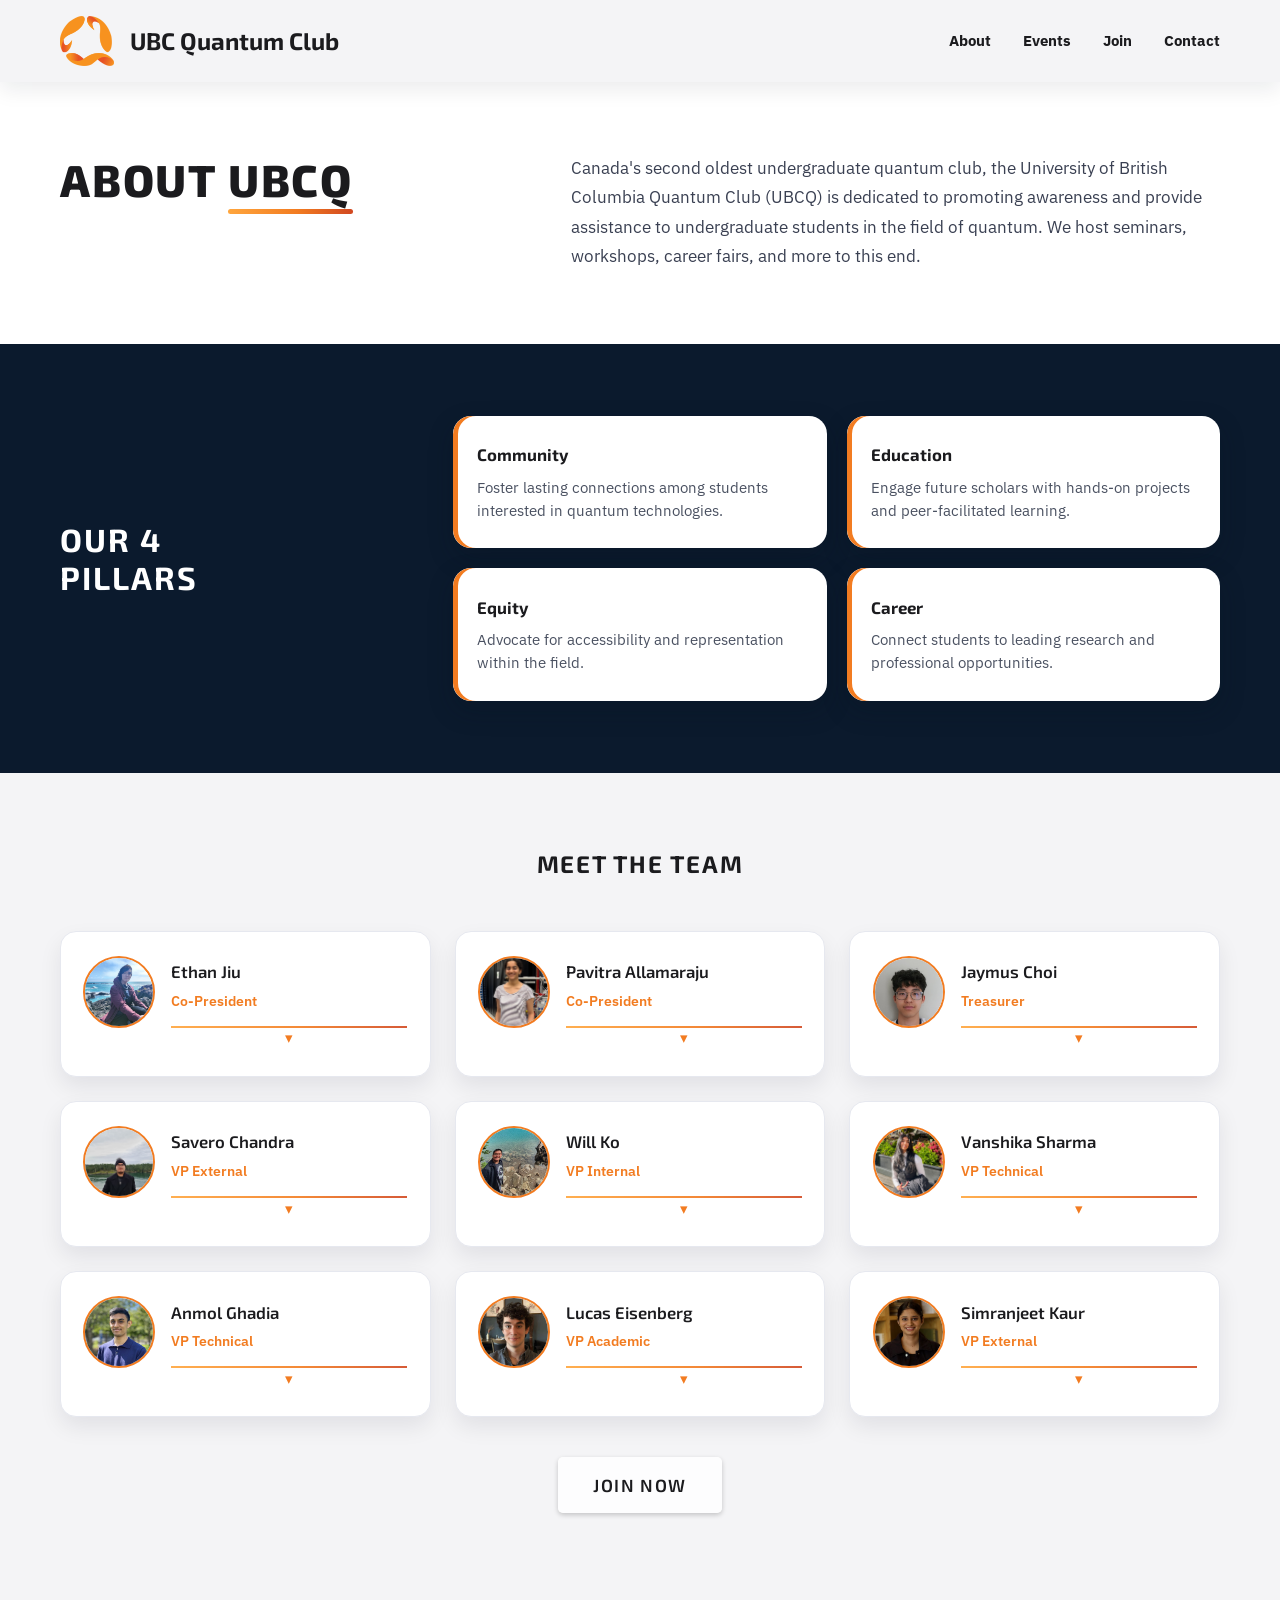
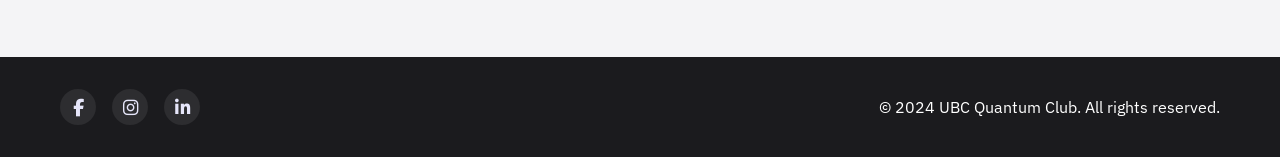
==== commit 467de865: "Unify header and restyle about page" ====
--- a/about.html
+++ b/about.html
@@ -22,176 +22,185 @@
             </div>
             <div class="nav-links">
                 <ul class="nav-menu">
-                    <li><a href="index.html">Home</a></li>
-                    <li><a href="about.html">About Us</a></li>
+                    <li><a href="about.html">About</a></li>
                     <li><a href="events.html">Events</a></li>
-                    <li><a href="resources.html">Resources</a></li>
-                    <li><a href="contact.html">Contact Us</a></li>
+                    <li><a href="contact.html">Join</a></li>
+                    <li><a href="contact.html">Contact</a></li>
                 </ul>
-                <div class="nav-actions">
-                    <label class="nav-search">
-                        <span class="sr-only">Search</span>
-                        <input type="search" placeholder="Search...">
-                    </label>
-                    <a class="btn-nav" href="contact.html">Join Now</a>
-                </div>
             </div>
         </div>
     </nav>
 
-    <main class="about-hero">
-        <div class="about-overlay"></div>
-        <div class="about-shell">
-            <section class="about-intro">
-                <h2>ABOUT UBCQ</h2>
-                <p>Canada's second oldest undergraduate quantum club, the University of British Columbia Quantum Club (UBCQ) is dedicated to promoting awareness and provide assistance to undergraduate students in the field of quantum. We host seminars, workshops, career fairs, and more to this end.</p>
-                <a href="contact.html" class="btn-primary about-cta">Join Now</a>
-            </section>
-
-            <section class="about-pillars">
-                <h3>Our 4 Pillars</h3>
-                <div class="about-pillars-grid">
-                    <div class="about-pillar-card">
-                        <span class="about-pillar-icon">👥</span>
-                        <h4>Community</h4>
-                        <p>Foster lasting connections among students interested in quantum technologies.</p>
-                    </div>
-                    <div class="about-pillar-card">
-                        <span class="about-pillar-icon">📚</span>
-                        <h4>Education</h4>
-                        <p>Engage future scholars with hands-on projects and peer-facilitated learning.</p>
-                    </div>
-                    <div class="about-pillar-card">
-                        <span class="about-pillar-icon">⚖️</span>
-                        <h4>Equity</h4>
-                        <p>Advocate for accessibility and representation within the field.</p>
-                    </div>
-                    <div class="about-pillar-card">
-                        <span class="about-pillar-icon">💼</span>
-                        <h4>Career</h4>
-                        <p>Connect students to leading research and professional opportunities.</p>
-                    </div>
-                </div>
-            </section>
-
-            <section class="about-team">
-                <h3>Meet the Team</h3>
-                <div class="about-team-grid">
-                    <article class="team-member-card">
-                        <div class="team-member-image">
-                            <img src="photos/IMG_20250712_161811 - Ethan Jiu.jpg" alt="Ethan Jiu">
-                        </div>
-                        <h3 class="team-member-name">Ethan Jiu</h3>
-                        <p class="team-member-role">Co-President</p>
-                        <div class="team-card-footer">
-                            <span class="team-divider"></span>
-                            <span class="team-arrow">v</span>
-                        </div>
-                        <p class="team-member-bio">Hey there! I'm Ethan, the Co-president of UBCQ for the 2025-26 year. I'm a fourth year math student with a passion for quantum technologies and educational outreach. My mission is to demystify the field of quantum and make it both approachable and accessible! Outside of academics, I enjoy having long philosophical discussions so If you spot me at an event, feel free to come chat!</p>
-                    </article>
-                    <article class="team-member-card">
-                        <div class="team-member-image">
-                            <img src="photos/IMG_0603 - Pavitra Bhargavi Allamaraju.jpeg" alt="Pavitra Allamaraju">
-                        </div>
-                        <h3 class="team-member-name">Pavitra Allamaraju</h3>
-                        <p class="team-member-role">Co-President</p>
-                        <div class="team-card-footer">
-                            <span class="team-divider"></span>
-                            <span class="team-arrow">v</span>
-                        </div>
-                        <p class="team-member-bio">Hello! I'm Pavitra, a fourth-year undergraduate studying Mathematics and Computer Science. My academic interests lie at the intersection of quantum machine learning and applied maths. I'm fascinated by the elegant mathematical symmetries that underlie in nature. As President of the UBC Quantum Club, I'm committed to cultivating an intellectually vibrant and collaborative community. Beyond academics, I find inspiration in Carnatic violin, dance, and the quiet poetry of nature.</p>
-                    </article>
-                    <article class="team-member-card">
-                        <div class="team-member-image">
-                            <img src="photos/20250725_170108 - jaymus choi.jpg" alt="Jaymus Choi">
-                        </div>
-                        <h3 class="team-member-name">Jaymus Choi</h3>
-                        <p class="team-member-role">Treasurer</p>
-                        <div class="team-card-footer">
-                            <span class="team-divider"></span>
-                            <span class="team-arrow">v</span>
-                        </div>
-                        <p class="team-member-bio">Hello everyone! My name is Jaymus and I'm currently in first year majoring in commerce. I will be the Treasurer for the year. I love playing badminton, volleyball and enjoy cooking up some banger foods. Feel free to hit me up if you have any questions related to stocks and investing, or any of my interests above. I would love to learn more about quantum so please do share some interesting facts about the intricacies of quantum!</p>
-                    </article>
-                    <article class="team-member-card">
-                        <div class="team-member-image">
-                            <img src="photos/WhatsApp Image 2025-10-28 at 18.46.17 - Savero Lukianto Chandra.jpeg" alt="Savero Chandra">
-                        </div>
-                        <h3 class="team-member-name">Savero Chandra</h3>
-                        <p class="team-member-role">VP External</p>
-                        <div class="team-card-footer">
-                            <span class="team-divider"></span>
-                            <span class="team-arrow">v</span>
-                        </div>
-                        <p class="team-member-bio">I'm a third-year Honours Computer Science and Physics student at UBC interested in Quantum Architecture and Quantum Error Correction. I have research experience in quantum photonics devices and randomized algorithms for solving quantum problems. I'm especially excited about making fault-tolerant quantum computing a reality!</p>
-                    </article>
-                    <article class="team-member-card">
-                        <div class="team-member-image">
-                            <img src="photos/will ko.jpg" alt="Will Ko">
-                        </div>
-                        <h3 class="team-member-name">Will Ko</h3>
-                        <p class="team-member-role">VP Internal</p>
-                        <div class="team-card-footer">
-                            <span class="team-divider"></span>
-                            <span class="team-arrow">v</span>
-                        </div>
-                        <p class="team-member-bio">Hey! I'm Will and I am your VP Internal for the year 2023-2024! I am a second year in Mathematics in the Faculty of Science. If I am not reading web comics, bingeing sitcoms, or studying at the library, you will see me going on adventures around Vancouver whether it be hiking, trying new restaurants and cafes, or just hanging with friends. I also enjoy listening to music, singing, and playing video games. If you think you can beat me in Mario Kart or Just Dance, bring it on!</p>
-                    </article>
-                    <article class="team-member-card">
-                        <div class="team-member-image">
-                            <img src="photos/headshot_q - Vanshika Sharma.jpg" alt="Vanshika Sharma">
-                        </div>
-                        <h3 class="team-member-name">Vanshika Sharma</h3>
-                        <p class="team-member-role">VP Technical</p>
-                        <div class="team-card-footer">
-                            <span class="team-divider"></span>
-                            <span class="team-arrow">v</span>
-                        </div>
-                        <p class="team-member-bio">Heyy, I'm a Computer Science and Data Science student at UBC with a deep curiosity for how technology shapes the future. My interests lie in UI/UX design, data-driven innovation, and exploring the intersection of computing and physics. Outside academics, I enjoy crocheting, playing badminton, and creative projects. I was drawn to quantum computing for its blend of logic, abstraction, and limitless potential to redefine problem-solving.</p>
-                    </article>
-                    <article class="team-member-card">
-                        <div class="team-member-image">
-                            <img src="photos/Anmol-Ghadia - Anmol Ghadia.webp" alt="Anmol Ghadia">
-                        </div>
-                        <h3 class="team-member-name">Anmol Ghadia</h3>
-                        <p class="team-member-role">VP Technical</p>
-                        <div class="team-card-footer">
-                            <span class="team-divider"></span>
-                            <span class="team-arrow">v</span>
-                        </div>
-                        <p class="team-member-bio">I'm an Honours Computer Science student at UBC with a strong interest in systems, networking, and their intersection with emerging technologies. My curiosity for quantum computing stemmed from its potential to redefine traditional computing models and its applications in secure communication and distributed systems. I'm excited to make quantum computing more accessible and engaging for students across all backgrounds.</p>
-                    </article>
-                    <article class="team-member-card">
-                        <div class="team-member-image">
-                            <img src="photos/8db5c454de2864412bd1380953497c68 - Lucas Eisenberg.JPEG" alt="Lucas Eisenberg">
-                        </div>
-                        <h3 class="team-member-name">Lucas Eisenberg</h3>
-                        <p class="team-member-role">VP Academic</p>
-                        <div class="team-card-footer">
-                            <span class="team-divider"></span>
-                            <span class="team-arrow">v</span>
-                        </div>
-                        <p class="team-member-bio">I am Lucas Eisenberg, a third year undergraduate student in Computer Science and Physics. My interests lie in Physics simulation and game development, but I also enjoy board games in my free time. When I was in highschool, I took an online course on quantum computing, and I really enjoyed it. Eventually I decided to sign up for the quantum mentorship program through UBCQ, where I learned about topics such as Z-X Calculus and Quantum Key Distribution.</p>
-                    </article>
-                    <article class="team-member-card">
-                        <div class="team-member-image">
-                            <img src="photos/SimranjeetKaur - Simranjeet Kaur.jpg" alt="Simranjeet Kaur">
-                        </div>
-                        <h3 class="team-member-name">Simranjeet Kaur</h3>
-                        <p class="team-member-role">VP External</p>
-                        <div class="team-card-footer">
-                            <span class="team-divider"></span>
-                            <span class="team-arrow">v</span>
-                        </div>
-                        <p class="team-member-bio">Hi! I'm Simranjeet Kaur, third-year Computer Science and Physics student at UBC. I'm really into the overlap between computing and physics—especially quantum computing. I'm fascinated by how computational methods can help us understand and harness quantum systems. Outside of academics, I enjoy spending time with my cat and going on hikes.</p>
-                    </article>
-                </div>
-                <div class="about-cta-row">
-                    <a href="contact.html" class="btn-primary about-cta">Join Now</a>
-                </div>
-            </section>
-        </div>
-    </main>
+    <section class="about-intro-section">
+        <div class="container about-intro-grid">
+            <div class="about-intro-title">
+                <h2>
+                    ABOUT
+                    <span class="about-underline">UBCQ</span>
+                </h2>
+            </div>
+            <div class="about-intro-copy">
+                <p>
+                    Canada's second oldest undergraduate quantum club, the University of
+                    British Columbia Quantum Club (UBCQ) is dedicated to promoting
+                    awareness and provide assistance to undergraduate students in the
+                    field of quantum. We host seminars, workshops, career fairs, and
+                    more to this end.
+                </p>
+            </div>
+        </div>
+    </section>
+
+    <section class="about-pillars-section">
+        <div class="container about-pillars-layout">
+            <div class="about-pillars-title">
+                <h3>
+                    OUR 4
+                    <br />
+                    PILLARS
+                </h3>
+            </div>
+            <div class="about-pillars-grid">
+                <div class="about-pillar-card">
+                    <h4>Community</h4>
+                    <p>Foster lasting connections among students interested in quantum technologies.</p>
+                </div>
+                <div class="about-pillar-card">
+                    <h4>Education</h4>
+                    <p>Engage future scholars with hands-on projects and peer-facilitated learning.</p>
+                </div>
+                <div class="about-pillar-card">
+                    <h4>Equity</h4>
+                    <p>Advocate for accessibility and representation within the field.</p>
+                </div>
+                <div class="about-pillar-card">
+                    <h4>Career</h4>
+                    <p>Connect students to leading research and professional opportunities.</p>
+                </div>
+            </div>
+        </div>
+    </section>
+
+    <section class="about-team-section">
+        <div class="container">
+            <div class="section-header">
+                <h2>Meet the Team</h2>
+            </div>
+            <div class="about-team-grid">
+                <article class="team-member-card">
+                    <div class="team-member-image">
+                        <img src="photos/IMG_20250712_161811 - Ethan Jiu.jpg" alt="Ethan Jiu">
+                    </div>
+                    <h3 class="team-member-name">Ethan Jiu</h3>
+                    <p class="team-member-role">Co-President</p>
+                    <div class="team-card-footer">
+                        <span class="team-divider"></span>
+                        <span class="team-arrow">▾</span>
+                    </div>
+                    <p class="team-member-bio">Hey there! I'm Ethan, the Co-president of UBCQ for the 2025-26 year. I'm a fourth year math student with a passion for quantum technologies and educational outreach. My mission is to demystify the field of quantum and make it both approachable and accessible! Outside of academics, I enjoy having long philosophical discussions so If you spot me at an event, feel free to come chat!</p>
+                </article>
+                <article class="team-member-card">
+                    <div class="team-member-image">
+                        <img src="photos/IMG_0603 - Pavitra Bhargavi Allamaraju.jpeg" alt="Pavitra Allamaraju">
+                    </div>
+                    <h3 class="team-member-name">Pavitra Allamaraju</h3>
+                    <p class="team-member-role">Co-President</p>
+                    <div class="team-card-footer">
+                        <span class="team-divider"></span>
+                        <span class="team-arrow">▾</span>
+                    </div>
+                    <p class="team-member-bio">Hello! I'm Pavitra, a fourth-year undergraduate studying Mathematics and Computer Science. My academic interests lie at the intersection of quantum machine learning and applied maths. I'm fascinated by the elegant mathematical symmetries that underlie in nature. As President of the UBC Quantum Club, I'm committed to cultivating an intellectually vibrant and collaborative community. Beyond academics, I find inspiration in Carnatic violin, dance, and the quiet poetry of nature.</p>
+                </article>
+                <article class="team-member-card">
+                    <div class="team-member-image">
+                        <img src="photos/20250725_170108 - jaymus choi.jpg" alt="Jaymus Choi">
+                    </div>
+                    <h3 class="team-member-name">Jaymus Choi</h3>
+                    <p class="team-member-role">Treasurer</p>
+                    <div class="team-card-footer">
+                        <span class="team-divider"></span>
+                        <span class="team-arrow">▾</span>
+                    </div>
+                    <p class="team-member-bio">Hello everyone! My name is Jaymus and I'm currently in first year majoring in commerce. I will be the Treasurer for the year. I love playing badminton, volleyball and enjoy cooking up some banger foods. Feel free to hit me up if you have any questions related to stocks and investing, or any of my interests above. I would love to learn more about quantum so please do share some interesting facts about the intricacies of quantum!</p>
+                </article>
+                <article class="team-member-card">
+                    <div class="team-member-image">
+                        <img src="photos/WhatsApp Image 2025-10-28 at 18.46.17 - Savero Lukianto Chandra.jpeg" alt="Savero Chandra">
+                    </div>
+                    <h3 class="team-member-name">Savero Chandra</h3>
+                    <p class="team-member-role">VP External</p>
+                    <div class="team-card-footer">
+                        <span class="team-divider"></span>
+                        <span class="team-arrow">▾</span>
+                    </div>
+                    <p class="team-member-bio">I'm a third-year Honours Computer Science and Physics student at UBC interested in Quantum Architecture and Quantum Error Correction. I have research experience in quantum photonics devices and randomized algorithms for solving quantum problems. I'm especially excited about making fault-tolerant quantum computing a reality!</p>
+                </article>
+                <article class="team-member-card">
+                    <div class="team-member-image">
+                        <img src="photos/will ko.jpg" alt="Will Ko">
+                    </div>
+                    <h3 class="team-member-name">Will Ko</h3>
+                    <p class="team-member-role">VP Internal</p>
+                    <div class="team-card-footer">
+                        <span class="team-divider"></span>
+                        <span class="team-arrow">▾</span>
+                    </div>
+                    <p class="team-member-bio">Hey! I'm Will and I am your VP Internal for the year 2023-2024! I am a second year in Mathematics in the Faculty of Science. If I am not reading web comics, bingeing sitcoms, or studying at the library, you will see me going on adventures around Vancouver whether it be hiking, trying new restaurants and cafes, or just hanging with friends. I also enjoy listening to music, singing, and playing video games. If you think you can beat me in Mario Kart or Just Dance, bring it on!</p>
+                </article>
+                <article class="team-member-card">
+                    <div class="team-member-image">
+                        <img src="photos/headshot_q - Vanshika Sharma.jpg" alt="Vanshika Sharma">
+                    </div>
+                    <h3 class="team-member-name">Vanshika Sharma</h3>
+                    <p class="team-member-role">VP Technical</p>
+                    <div class="team-card-footer">
+                        <span class="team-divider"></span>
+                        <span class="team-arrow">▾</span>
+                    </div>
+                    <p class="team-member-bio">Heyy, I'm a Computer Science and Data Science student at UBC with a deep curiosity for how technology shapes the future. My interests lie in UI/UX design, data-driven innovation, and exploring the intersection of computing and physics. Outside academics, I enjoy crocheting, playing badminton, and creative projects. I was drawn to quantum computing for its blend of logic, abstraction, and limitless potential to redefine problem-solving.</p>
+                </article>
+                <article class="team-member-card">
+                    <div class="team-member-image">
+                        <img src="photos/Anmol-Ghadia - Anmol Ghadia.webp" alt="Anmol Ghadia">
+                    </div>
+                    <h3 class="team-member-name">Anmol Ghadia</h3>
+                    <p class="team-member-role">VP Technical</p>
+                    <div class="team-card-footer">
+                        <span class="team-divider"></span>
+                        <span class="team-arrow">▾</span>
+                    </div>
+                    <p class="team-member-bio">I'm an Honours Computer Science student at UBC with a strong interest in systems, networking, and their intersection with emerging technologies. My curiosity for quantum computing stemmed from its potential to redefine traditional computing models and its applications in secure communication and distributed systems. I'm excited to make quantum computing more accessible and engaging for students across all backgrounds.</p>
+                </article>
+                <article class="team-member-card">
+                    <div class="team-member-image">
+                        <img src="photos/8db5c454de2864412bd1380953497c68 - Lucas Eisenberg.JPEG" alt="Lucas Eisenberg">
+                    </div>
+                    <h3 class="team-member-name">Lucas Eisenberg</h3>
+                    <p class="team-member-role">VP Academic</p>
+                    <div class="team-card-footer">
+                        <span class="team-divider"></span>
+                        <span class="team-arrow">▾</span>
+                    </div>
+                    <p class="team-member-bio">I am Lucas Eisenberg, a third year undergraduate student in Computer Science and Physics. My interests lie in Physics simulation and game development, but I also enjoy board games in my free time. When I was in highschool, I took an online course on quantum computing, and I really enjoyed it. Eventually I decided to sign up for the quantum mentorship program through UBCQ, where I learned about topics such as Z-X Calculus and Quantum Key Distribution.</p>
+                </article>
+                <article class="team-member-card">
+                    <div class="team-member-image">
+                        <img src="photos/SimranjeetKaur - Simranjeet Kaur.jpg" alt="Simranjeet Kaur">
+                    </div>
+                    <h3 class="team-member-name">Simranjeet Kaur</h3>
+                    <p class="team-member-role">VP External</p>
+                    <div class="team-card-footer">
+                        <span class="team-divider"></span>
+                        <span class="team-arrow">▾</span>
+                    </div>
+                    <p class="team-member-bio">Hi! I'm Simranjeet Kaur, third-year Computer Science and Physics student at UBC. I'm really into the overlap between computing and physics—especially quantum computing. I'm fascinated by how computational methods can help us understand and harness quantum systems. Outside of academics, I enjoy spending time with my cat and going on hikes.</p>
+                </article>
+            </div>
+            <div class="about-cta-row">
+                <a href="contact.html" class="btn-primary btn-cta about-cta">Join Now</a>
+            </div>
+        </div>
+    </section>
 
     <!-- Footer -->
     <footer class="footer">
@@ -206,4 +215,3 @@
     </footer>
 </body>
 </html>
-
--- a/styles.css
+++ b/styles.css
@@ -54,13 +54,13 @@
 
 /* Navigation */
 .navbar {
-    background: #0b0f19;
-    color: white;
+    background: #f4f4f6;
+    color: #1b1b1e;
     padding: 1rem 0;
     position: sticky;
     top: 0;
     z-index: 1000;
-    box-shadow: 0 2px 10px rgba(0, 0, 0, 0.1);
+    box-shadow: 0 8px 20px rgba(15, 20, 35, 0.08);
 }
 
 .navbar .container {
@@ -80,7 +80,7 @@
     align-items: center;
     gap: 1rem;
     text-decoration: none;
-    color: white;
+    color: #1b1b1e;
 }
 
 .logo {
@@ -92,7 +92,8 @@
 .nav-brand h1 {
     font-family: 'Exo 2', sans-serif;
     font-size: 1.5rem;
-    font-weight: 600;
+    font-weight: 700;
+    color: #1b1b1e;
 }
 
 .nav-menu {
@@ -102,14 +103,15 @@
 }
 
 .nav-menu a {
-    color: white;
+    color: #1b1b1e;
     text-decoration: none;
-    transition: opacity 0.3s;
+    font-weight: 700;
+    font-size: 0.95rem;
+    transition: color 0.3s;
 }
 
 .nav-menu a:hover {
-    color: #00b4d8;
-    transition: color 0.3s;
+    color: #e06f33;
 }
 
 .nav-links {
@@ -173,6 +175,10 @@
     background: #0b0f19;
 }
 
+.home-page .hero {
+    background: #0b0f19;
+}
+
 .hero-card {
     width: 100%;
     min-height: 520px;
@@ -190,6 +196,11 @@
     box-shadow: none;
 }
 
+.hero-banner {
+    min-height: 520px;
+    padding: 5rem 2.5rem;
+}
+
 .hero-overlay {
     position: absolute;
     inset: 0;
@@ -203,6 +214,14 @@
     color: #f5f5f5;
 }
 
+.hero-kicker {
+    font-size: 1rem;
+    letter-spacing: 0.2em;
+    text-transform: uppercase;
+    margin-bottom: 0.8rem;
+    opacity: 0.85;
+}
+
 .hero h2 {
     font-family: 'Exo 2', sans-serif;
     font-size: 3.2rem;
@@ -210,6 +229,11 @@
     font-weight: 700;
     position: relative;
     z-index: 2;
+}
+
+.home-page .hero h2 {
+    font-size: 2.6rem;
+    letter-spacing: 0.08em;
 }
 
 .hero p {
@@ -419,6 +443,21 @@
     justify-content: center;
     flex-wrap: wrap;
     margin-top: 2rem;
+}
+
+.btn-cta {
+    background: linear-gradient(135deg, #f2a24f 0%, #e07b2b 60%, #c85c1a 100%);
+    color: #fff;
+    border-radius: 999px;
+    padding: 12px 32px;
+    font-size: 0.95rem;
+    letter-spacing: 0.08em;
+    text-transform: uppercase;
+}
+
+.btn-cta:hover {
+    background: linear-gradient(135deg, #f7b365 0%, #e58a3a 60%, #cf6a25 100%);
+    color: #fff;
 }
 
 .btn-primary {
@@ -619,6 +658,212 @@
     overflow: hidden;
 }
 
+.home-page .section {
+    box-shadow: none;
+    margin: 0;
+    border-radius: 0;
+}
+
+.mission-strip {
+    background: #e2763e;
+    padding: 4rem 0 4.5rem;
+    text-align: center;
+    position: relative;
+    overflow: hidden;
+}
+
+.mission-strip h3 {
+    font-family: 'Exo 2', sans-serif;
+    font-size: 1.8rem;
+    margin-bottom: 1.2rem;
+    color: #ffffff;
+    letter-spacing: 0.08em;
+}
+
+.mission-strip p {
+    max-width: 760px;
+    margin: 0 auto;
+    font-size: 1rem;
+    color: rgba(255, 255, 255, 0.88);
+}
+
+.mission-strip::before {
+    content: '';
+    position: absolute;
+    width: 220px;
+    height: 180px;
+    top: 35%;
+    left: 50%;
+    transform: translate(-50%, -50%) rotate(-18deg);
+    background: rgba(255, 255, 255, 0.2);
+    border-radius: 60% 40% 60% 40%;
+}
+
+.goals-section {
+    background: #0b1a2d;
+    padding: 4rem 0;
+    color: #f4f4f6;
+}
+
+.goals-section h3 {
+    text-align: center;
+    font-family: 'Exo 2', sans-serif;
+    font-size: 1.8rem;
+    margin-bottom: 2rem;
+}
+
+.goals-grid {
+    display: grid;
+    grid-template-columns: repeat(auto-fit, minmax(220px, 1fr));
+    gap: 1.5rem;
+}
+
+.goal-card {
+    background: #f4f4f6;
+    color: #1b1b1e;
+    padding: 1.5rem;
+    border-radius: 14px;
+    box-shadow: 0 10px 24px rgba(8, 18, 32, 0.25);
+    text-align: center;
+}
+
+.goal-card h4 {
+    font-family: 'Exo 2', sans-serif;
+    margin-bottom: 0.5rem;
+    font-size: 1rem;
+}
+
+.goal-card p {
+    font-size: 0.9rem;
+    color: #4a5161;
+}
+
+.goal-wide {
+    grid-column: span 2;
+}
+
+.offer-section {
+    background: #f4f4f6;
+    padding: 4rem 0 5rem;
+}
+
+.offer-section .section-header h2 {
+    color: #1b1b1e;
+    text-transform: uppercase;
+    letter-spacing: 0.08em;
+    font-size: 1.8rem;
+}
+
+.offer-section .offer-grid {
+    margin-top: 2.5rem;
+}
+
+.offer-section .offer-card {
+    background: #ffffff;
+    border: 1px solid #e0e2ea;
+    box-shadow: 0 10px 22px rgba(12, 18, 32, 0.12);
+    border-radius: 20px;
+    padding: 2rem 2rem 2.2rem;
+    position: relative;
+    overflow: hidden;
+}
+
+.offer-section .offer-card h3 {
+    color: #1b1b1e;
+    text-transform: uppercase;
+    letter-spacing: 0.08em;
+    font-size: 1rem;
+}
+
+.offer-section .offer-card p {
+    color: #4a5161;
+    font-size: 0.9rem;
+    line-height: 1.5;
+}
+
+.offer-cta {
+    display: flex;
+    justify-content: center;
+    margin-top: 2rem;
+}
+
+.offer-section .offer-card::after {
+    content: '';
+    position: absolute;
+    inset: 0;
+    box-shadow: inset 6px 0 0 rgba(224, 111, 51, 0.9);
+    border-radius: 20px;
+    pointer-events: none;
+}
+
+.offer-section .offer-icon {
+    font-size: 0;
+    margin-bottom: 0;
+    height: 0;
+}
+
+.team-section {
+    background: #ffffff;
+    padding: 4rem 0 5rem;
+}
+
+.team-section .section-header h2 {
+    color: #1b1b1e;
+    text-transform: uppercase;
+    letter-spacing: 0.08em;
+}
+
+.team-section .section-subtitle {
+    color: #8a909c;
+    font-size: 0.95rem;
+}
+
+.faq-section {
+    background: #f4f4f6;
+    padding: 4rem 0 5rem;
+}
+
+.faq-section .section-header h2 {
+    color: #1b1b1e;
+    text-transform: uppercase;
+    letter-spacing: 0.08em;
+}
+
+.faq-section .section-subtitle {
+    color: #8a909c;
+    font-size: 0.95rem;
+}
+
+.faq-list {
+    max-width: 520px;
+    margin: 2rem auto 0;
+    display: flex;
+    flex-direction: column;
+    gap: 0.9rem;
+}
+
+.faq-item-button {
+    background: #ffffff;
+    border: 1px solid #eceef4;
+    border-radius: 12px;
+    padding: 0.95rem 1.2rem;
+    display: flex;
+    align-items: center;
+    justify-content: space-between;
+    text-align: left;
+    font-family: 'Exo 2', sans-serif;
+    font-size: 0.95rem;
+    letter-spacing: 0.02em;
+    color: #1b1b1e;
+    box-shadow: 0 10px 20px rgba(12, 18, 32, 0.08);
+    cursor: pointer;
+}
+
+.faq-arrow {
+    font-size: 1.2rem;
+    color: #1b1b1e;
+}
+
 .section-header {
     text-align: center;
     margin-bottom: 3rem;
@@ -813,6 +1058,10 @@
     animation: quantumShine 3s infinite;
 }
 
+.home-page .offer-card::before {
+    display: none;
+}
+
 @keyframes quantumShine {
     0% { transform: translateX(-100%) translateY(-100%) rotate(45deg); }
     100% { transform: translateX(100%) translateY(100%) rotate(45deg); }
@@ -822,6 +1071,11 @@
     transform: translateY(-8px);
     border-color: #7b2cbf;
     box-shadow: 0 8px 25px rgba(123, 44, 191, 0.2);
+}
+
+.home-page .offer-card:hover {
+    border-color: #f28b2a;
+    box-shadow: 0 12px 26px rgba(242, 139, 42, 0.2);
 }
 
 .quantum-gate {
@@ -844,6 +1098,10 @@
     animation: quantumPulse 2s infinite ease-in-out;
 }
 
+.home-page .quantum-gate {
+    display: none;
+}
+
 @keyframes quantumPulse {
     0%, 100% {
         transform: scale(1);
@@ -872,6 +1130,10 @@
     z-index: 2;
 }
 
+.home-page .offer-card h3 {
+    color: #1b1b1e;
+}
+
 .offer-card p {
     font-size: 1rem;
     color: #1b1b1e;
@@ -880,6 +1142,10 @@
     margin: 0;
     position: relative;
     z-index: 2;
+}
+
+.home-page .offer-card p {
+    color: #4a5161;
 }
 
 /* Team in Action Section */
@@ -1403,104 +1669,122 @@
 }
 
 /* About Page */
-.about-hero {
-    position: relative;
-    background-image: url("photos/landingpage_background.png");
-    background-size: cover;
-    background-position: center;
-    min-height: calc(100vh - 140px);
-    padding: 5rem 1.5rem 6rem;
-}
-
-.about-overlay {
+.about-page {
+    background: #f4f4f6;
+}
+
+.about-intro-section {
+    background: #ffffff;
+    padding: 4.5rem 0;
+}
+
+.about-intro-grid {
+    display: grid;
+    grid-template-columns: minmax(0, 1fr) minmax(0, 1.4fr);
+    gap: 3rem;
+    align-items: start;
+}
+
+.about-intro-title h2 {
+    margin: 0;
+    font-size: 2.8rem;
+    letter-spacing: 0.04em;
+    color: #1b1b1e;
+    font-weight: 800;
+    line-height: 1.15;
+}
+
+.about-underline {
+    position: relative;
+    display: inline-block;
+    padding-bottom: 8px;
+}
+
+.about-underline::after {
+    content: "";
+    position: absolute;
+    left: 0;
+    right: 0;
+    bottom: 0;
+    height: 5px;
+    border-radius: 999px;
+    background: linear-gradient(90deg, #ffa63d 0%, #f27c21 55%, #d14821 100%);
+}
+
+.about-intro-copy p {
+    margin: 0;
+    font-size: 1.05rem;
+    line-height: 1.75;
+    color: #3a4052;
+}
+
+.about-pillars-section {
+    background: #0b1a2d;
+    padding: 4.5rem 0;
+}
+
+.about-pillars-layout {
+    display: grid;
+    grid-template-columns: minmax(0, 0.9fr) minmax(0, 2fr);
+    gap: 3rem;
+    align-items: center;
+}
+
+.about-pillars-title h3 {
+    margin: 0;
+    font-size: 2rem;
+    letter-spacing: 0.06em;
+    color: #ffffff;
+    line-height: 1.2;
+}
+
+.about-pillars-grid {
+    display: grid;
+    grid-template-columns: repeat(2, minmax(0, 1fr));
+    gap: 1.25rem;
+}
+
+.about-pillar-card {
+    background: #ffffff;
+    border-radius: 18px;
+    padding: 1.6rem 1.5rem;
+    color: #1b1b1e;
+    box-shadow: 0 10px 24px rgba(8, 18, 32, 0.25);
+    position: relative;
+    overflow: hidden;
+}
+
+.about-pillar-card::before {
+    content: "";
     position: absolute;
     inset: 0;
-    background: linear-gradient(180deg, rgba(10, 14, 26, 0.72) 0%, rgba(10, 14, 26, 0.9) 100%);
-}
-
-.about-shell {
-    position: relative;
-    z-index: 1;
-    width: min(1100px, 100%);
-    margin: 0 auto;
-    display: flex;
-    flex-direction: column;
-    gap: 4rem;
-}
-
-.about-intro {
-    text-align: center;
-    color: #f5f5f5;
-    max-width: 780px;
-    margin: 0 auto;
-}
-
-.about-intro h2 {
-    font-size: 2.6rem;
-    letter-spacing: 0.02em;
-    margin-bottom: 1rem;
-}
-
-.about-intro p {
+    box-shadow: inset 5px 0 0 #f27c21;
+    border-radius: 18px;
+    pointer-events: none;
+}
+
+.about-pillar-card h4 {
+    margin: 0 0 0.55rem;
     font-size: 1.05rem;
-    color: rgba(255, 255, 255, 0.8);
-    margin-bottom: 2rem;
-}
-
-.about-cta {
-    min-width: 160px;
-}
-
-.about-pillars {
-    text-align: center;
-    color: #f5f5f5;
-}
-
-.about-pillars h3 {
-    font-size: 1.8rem;
-    margin-bottom: 2rem;
-}
-
-.about-pillars-grid {
-    display: grid;
-    grid-template-columns: repeat(auto-fit, minmax(220px, 1fr));
-    gap: 1.5rem;
-}
-
-.about-pillar-card {
-    background: rgba(20, 24, 38, 0.7);
-    border: 1px solid rgba(255, 255, 255, 0.08);
-    border-radius: 16px;
-    padding: 1.75rem 1.5rem;
-    text-align: left;
-    color: rgba(255, 255, 255, 0.85);
-    box-shadow: 0 12px 24px rgba(6, 10, 20, 0.35);
-}
-
-.about-pillar-icon {
-    font-size: 1.6rem;
-    display: inline-flex;
-    margin-bottom: 0.75rem;
-}
-
-.about-pillar-card h4 {
-    font-size: 1.1rem;
-    margin-bottom: 0.5rem;
-    color: #e6e6fa;
+    color: #1b1b1e;
 }
 
 .about-pillar-card p {
-    font-size: 0.95rem;
-}
-
-.about-team {
-    color: #f5f5f5;
-}
-
-.about-team h3 {
-    text-align: center;
-    font-size: 1.8rem;
-    margin-bottom: 2rem;
+    margin: 0;
+    font-size: 0.92rem;
+    line-height: 1.55;
+    color: #4a5161;
+}
+
+.about-team-section {
+    background: #f4f4f6;
+    padding: 4.5rem 0 5rem;
+}
+
+.about-team-section .section-header h2 {
+    color: #1b1b1e;
+    text-transform: uppercase;
+    letter-spacing: 0.08em;
 }
 
 .about-team-grid {
@@ -1510,49 +1794,62 @@
 }
 
 .about-page .team-member-card {
-    background: rgba(20, 24, 38, 0.75);
+    background: #ffffff;
     border-radius: 16px;
-    padding: 1.5rem;
-    border: 1px solid rgba(255, 255, 255, 0.08);
-    box-shadow: 0 12px 24px rgba(6, 10, 20, 0.35);
+    padding: 1.5rem 1.4rem 1.35rem;
+    border: 1px solid #e6e8ef;
+    box-shadow: 0 10px 22px rgba(12, 18, 32, 0.08);
     text-align: left;
     display: grid;
     grid-template-columns: 72px 1fr;
     column-gap: 1rem;
-    row-gap: 0.35rem;
+    row-gap: 0.2rem;
     align-items: start;
 }
 
+.about-page .team-member-card:hover {
+    transform: translateY(-4px);
+    border-color: rgba(242, 124, 33, 0.45);
+    box-shadow: 0 14px 28px rgba(242, 124, 33, 0.16);
+}
+
 .about-page .team-member-name {
-    font-size: 1.1rem;
-    color: #e6e6fa;
-    margin: 0.2rem 0 0.15rem;
+    font-size: 1.05rem;
+    color: #1b1b1e;
+    margin: 0.15rem 0 0.1rem;
+    text-align: left;
 }
 
 .about-page .team-member-role {
-    color: rgba(255, 255, 255, 0.7);
-    font-size: 0.9rem;
-    margin-bottom: 0.35rem;
+    color: #f27c21;
+    font-size: 0.88rem;
+    margin-bottom: 0.2rem;
+    text-align: left;
 }
 
 .about-page .team-member-bio {
-    color: rgba(255, 255, 255, 0.75);
-    font-size: 0.88rem;
+    color: #4a5161;
+    font-size: 0.86rem;
     max-height: 0;
     opacity: 0;
     overflow: hidden;
     transition: max-height 0.35s ease, opacity 0.35s ease;
     grid-column: 1 / -1;
     margin-top: 0.35rem;
+    text-align: left;
 }
 
 .about-page .team-member-image {
     width: 72px;
     height: 72px;
     border-radius: 50%;
-    border: 2px solid rgba(255, 255, 255, 0.3);
+    border: 2px solid #f27c21;
     margin: 0;
     grid-row: 1 / span 3;
+}
+
+.about-page .team-member-card:hover .team-member-image {
+    border-color: #d14821;
 }
 
 .about-page .team-member-card:hover .team-member-bio {
@@ -1563,24 +1860,27 @@
 .about-page .team-card-footer {
     grid-column: 2 / -1;
     display: flex;
+    flex-direction: column;
     align-items: center;
-    gap: 0.5rem;
-    margin-top: 0.35rem;
+    gap: 0.15rem;
+    margin-top: 0.45rem;
 }
 
 .about-page .team-divider {
-    flex: 1;
+    width: 100%;
     height: 2px;
-    background: #e6e6fa;
-    opacity: 0.8;
+    background: linear-gradient(90deg, #ffa63d 0%, #f27c21 55%, #d14821 100%);
+    opacity: 0.9;
 }
 
 .about-page .team-arrow {
-    color: #e6e6fa;
-    font-size: 1.1rem;
-    opacity: 0.9;
+    color: #f27c21;
+    font-size: 0.95rem;
     line-height: 1;
-    transform: translateY(1px);
+}
+
+.about-cta {
+    min-width: 160px;
 }
 
 .about-cta-row {
@@ -1722,6 +2022,10 @@
         border-radius: 0;
     }
 
+    .goal-wide {
+        grid-column: span 1;
+    }
+
     .footer .container {
         flex-direction: column;
         text-align: center;
@@ -1908,25 +2212,28 @@
         font-size: 1.8rem;
     }
 
-    .about-hero {
-        padding: 4rem 1.25rem 5rem;
-    }
-
-    .about-intro h2 {
-        font-size: 2.1rem;
-    }
-
-    .about-pillars h3,
-    .about-team h3 {
-        font-size: 1.6rem;
-    }
-
-    .about-page .team-member-card {
-        text-align: center;
-    }
-
-    .about-page .team-member-image {
-        margin: 0 auto;
+    .about-intro-section,
+    .about-pillars-section,
+    .about-team-section {
+        padding: 3.2rem 0;
+    }
+
+    .about-intro-grid,
+    .about-pillars-layout {
+        grid-template-columns: 1fr;
+        gap: 1.5rem;
+    }
+
+    .about-intro-title h2 {
+        font-size: 2.2rem;
+    }
+
+    .about-pillars-title h3 {
+        font-size: 1.7rem;
+    }
+
+    .about-pillars-grid {
+        grid-template-columns: 1fr;
     }
 
     .about-team-grid {
@@ -1935,6 +2242,12 @@
 
     .about-page .team-member-card {
         grid-template-columns: 1fr;
+        text-align: center;
+    }
+
+    .about-page .team-member-name,
+    .about-page .team-member-role,
+    .about-page .team-member-bio {
         text-align: center;
     }
 
